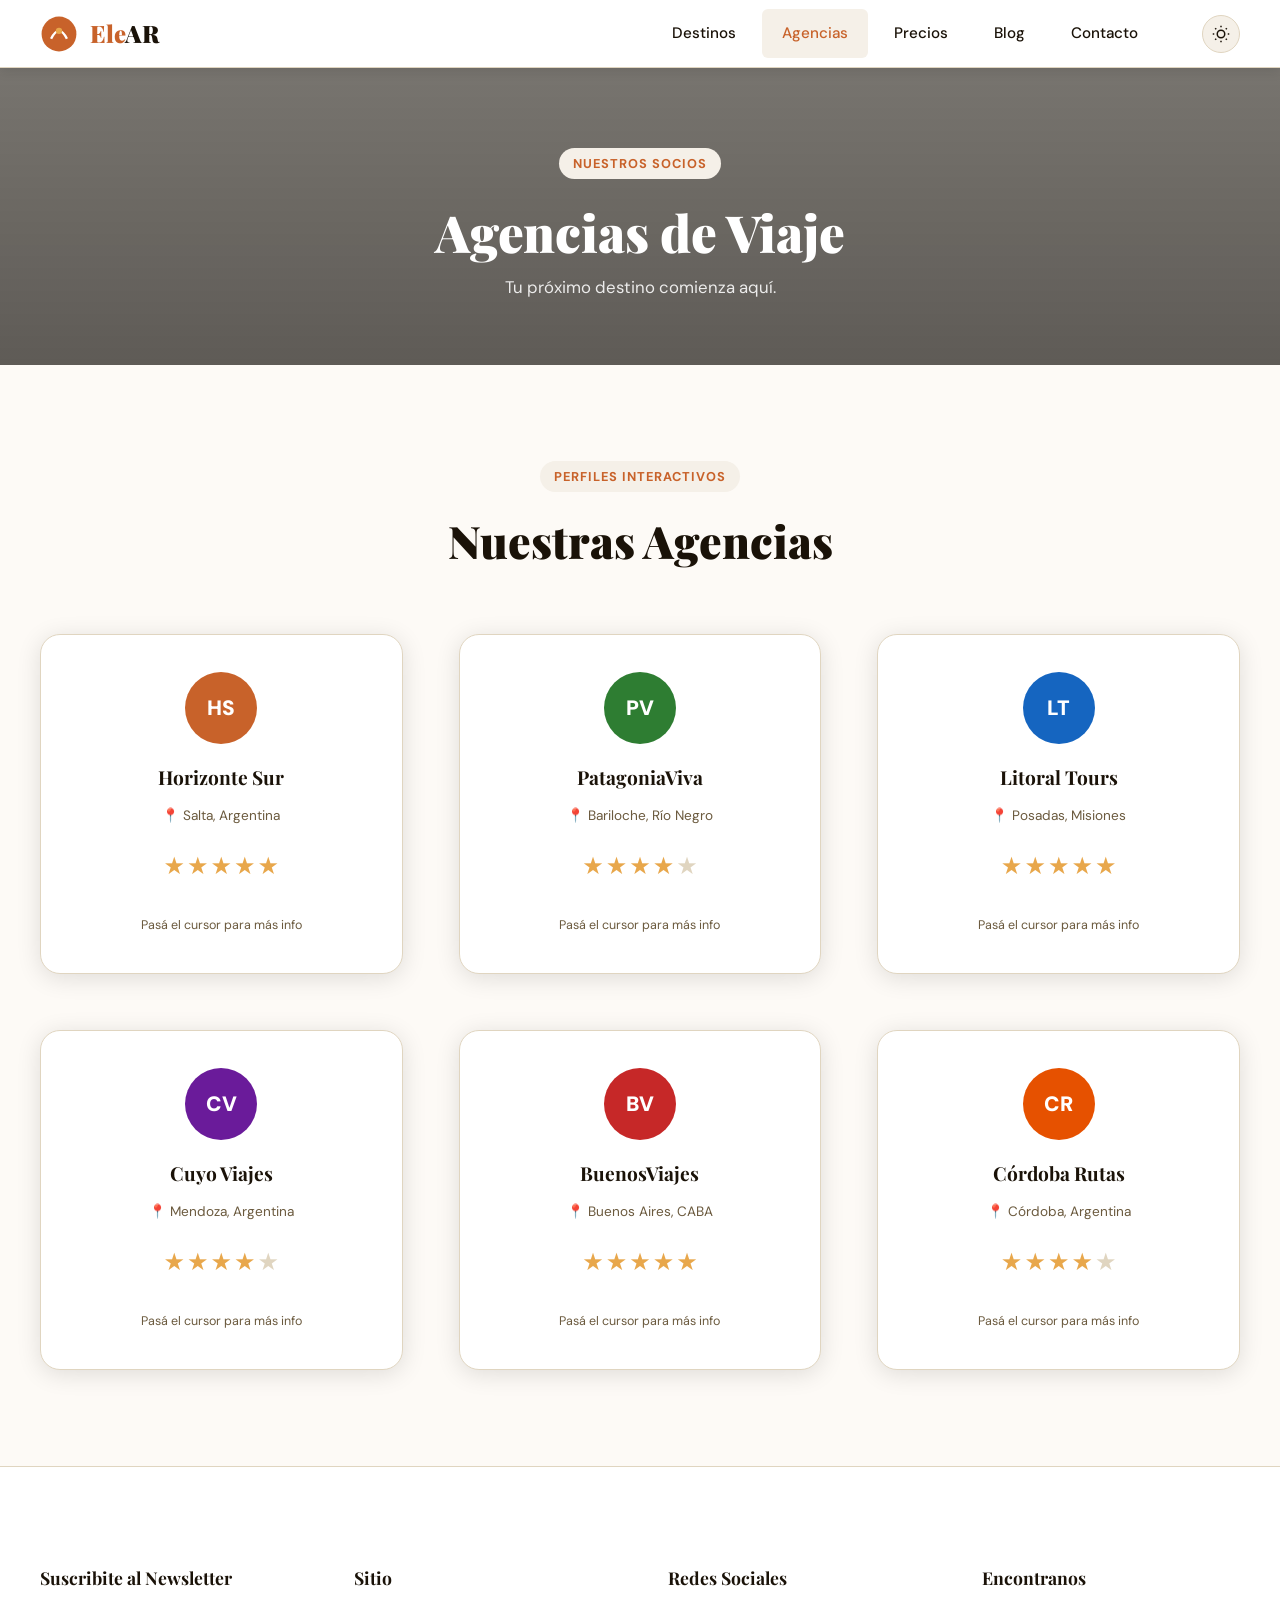
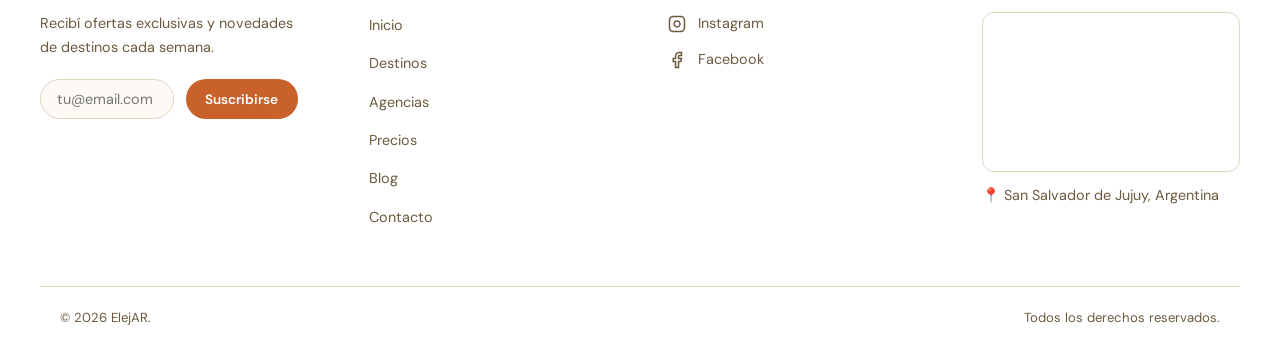
==== agencias.html @ 594cbf56 "Sitio - EleAR" ====
<!DOCTYPE html>
<html lang="es" data-theme="light">
<head>
  <meta charset="UTF-8" />
  <meta name="viewport" content="width=device-width, initial-scale=1.0" />
  <title>Agencias – EleAR</title>
  <link rel="preconnect" href="https://fonts.googleapis.com" />
  <link rel="preconnect" href="https://fonts.gstatic.com" crossorigin />
  <link href="https://fonts.googleapis.com/css2?family=Playfair+Display:wght@700;900&family=DM+Sans:wght@400;500;600&display=swap" rel="stylesheet" />
  <link rel="stylesheet" href="css/styles.css" />
  <link rel="stylesheet" href="css/agencias.css" />
</head>
<body>

<!-- ============================================================
     HEADER
============================================================ -->
<header class="site-header" role="banner">
  <div class="header-inner">
    <a href="index.html" class="logo" aria-label="ViajAR inicio">
      <svg class="logo-svg" viewBox="0 0 48 48" aria-hidden="true">
        <circle cx="24" cy="24" r="22" class="logo-circle"/>
        <path d="M14 30 Q24 10 34 30" class="logo-path" fill="none" stroke-width="3"/>
        <circle cx="24" cy="20" r="4" class="logo-dot"/>
      </svg>
      <span>Ele<em>AR</em></span>
    </a>

    <nav class="main-nav" aria-label="Navegación principal">
      <ul class="nav-list" role="list">
        <li class="nav-item has-mega">
          <a href="#" class="nav-link" aria-haspopup="true">Destinos</a>
          <div class="mega-menu" role="region" aria-label="Submenú Destinos">
            <div class="mega-col">
              <h3 class="mega-title">Por Región</h3>
              <ul>
                <li><a href="destino.html">Noroeste (NOA)</a></li>
                <li><a href="destino.html">Patagonia</a></li>
                <li><a href="destino.html">Litoral</a></li>
                <li><a href="destino.html">Cuyo</a></li>
              </ul>
            </div>
            <div class="mega-col mega-featured">
              <h3 class="mega-title">Destacado</h3>
              <div class="mega-card">
                <img src="https://images.unsplash.com/photo-1589909202802-8f4aadce1849?w=260&q=70" alt="Quebrada de Humahuaca" />
                <span>Quebrada de Humahuaca</span>
              </div>
            </div>
          </div>
        </li>
        <li class="nav-item has-mega">
          <a href="#" class="nav-link nav-active" aria-haspopup="true">Agencias</a>
          <div class="mega-menu" role="region" aria-label="Submenú Agencias">
            <div class="mega-col">
              <h3 class="mega-title">Explorar</h3>
              <ul>
                <li><a href="agencias.html">Todas las Agencias</a></li>
                <li><a href="agencias.html">Mejor Valoradas</a></li>
                <li><a href="agencias.html">Nuevas</a></li>
              </ul>
            </div>
          </div>
        </li>
        <li class="nav-item has-mega">
          <a href="#" class="nav-link" aria-haspopup="true">Precios</a>
          <div class="mega-menu" role="region" aria-label="Submenú Precios">
            <div class="mega-col">
              <h3 class="mega-title">Planes</h3>
              <ul>
                <li><a href="precios.html">Económico</a></li>
                <li><a href="precios.html">Estándar</a></li>
                <li><a href="precios.html">Premium</a></li>
              </ul>
            </div>
          </div>
        </li>
        <li class="nav-item"><a href="blog.html" class="nav-link">Blog</a></li>
        <li class="nav-item"><a href="contacto.html" class="nav-link">Contacto</a></li>
      </ul>
    </nav>

    <div class="header-controls">
      <button class="theme-toggle" id="themeToggle" aria-label="Cambiar tema">
        <svg class="icon-sun" viewBox="0 0 24 24" aria-hidden="true"><circle cx="12" cy="12" r="5"/><line x1="12" y1="1" x2="12" y2="3"/><line x1="12" y1="21" x2="12" y2="23"/><line x1="4.22" y1="4.22" x2="5.64" y2="5.64"/><line x1="18.36" y1="18.36" x2="19.78" y2="19.78"/><line x1="1" y1="12" x2="3" y2="12"/><line x1="21" y1="12" x2="23" y2="12"/><line x1="4.22" y1="19.78" x2="5.64" y2="18.36"/><line x1="18.36" y1="5.64" x2="19.78" y2="4.22"/></svg>
        <svg class="icon-moon" viewBox="0 0 24 24" aria-hidden="true"><path d="M21 12.79A9 9 0 1 1 11.21 3 7 7 0 0 0 21 12.79z"/></svg>
      </button>
      <button class="burger" id="burgerBtn" aria-label="Abrir menú" aria-expanded="false">
        <span></span><span></span><span></span>
      </button>
    </div>
  </div>
</header>

<!-- ============================================================
     HERO INTERNO
============================================================ -->
<section class="page-hero page-hero-agencias" aria-label="Encabezado de página">
  <div class="page-hero-content">
    <p class="section-tag">Nuestros socios</p>
    <h1 class="page-hero-title">Agencias de Viaje</h1>
    <p class="page-hero-sub">Tu próximo destino comienza aquí.</p>
  </div>
</section>


<section class="section agencias-section" aria-labelledby="agencias-heading">
  <div class="container">

    <div class="section-head">
      <p class="section-tag">Perfiles interactivos</p>
      <h2 id="agencias-heading" class="section-title">Nuestras Agencias</h2>
      
    </div>

    <div class="agencias-grid">

      <!-- AGENCIA 1 -->
      <div class="flip-card" tabindex="0" aria-label="Agencia Horizonte Sur — ver detalles">
        <div class="flip-inner">

          <!-- FRENTE -->
          <div class="flip-front">
            <div class="flip-avatar" aria-hidden="true">HS</div>
            <h3 class="flip-nombre">Horizonte Sur</h3>
            <p class="flip-ciudad">📍 Salta, Argentina</p>

            <!-- Rating solo CSS -->
            <div class="rating" aria-label="Puntuación: 5 de 5 estrellas">
              <input type="radio" name="r1" id="r1-5" value="5" checked class="star-input" /><label for="r1-5" class="star" aria-label="5 estrellas">★</label>
              <input type="radio" name="r1" id="r1-4" value="4" class="star-input" /><label for="r1-4" class="star" aria-label="4 estrellas">★</label>
              <input type="radio" name="r1" id="r1-3" value="3" class="star-input" /><label for="r1-3" class="star" aria-label="3 estrellas">★</label>
              <input type="radio" name="r1" id="r1-2" value="2" class="star-input" /><label for="r1-2" class="star" aria-label="2 estrellas">★</label>
              <input type="radio" name="r1" id="r1-1" value="1" class="star-input" /><label for="r1-1" class="star" aria-label="1 estrella">★</label>
            </div>

            <p class="flip-hint"> Pasá el cursor para más info</p>
          </div>

          <!-- DORSO -->
          <div class="flip-back">
            <h3 class="flip-nombre-back">Horizonte Sur</h3>
            <ul class="flip-detalles">
              <li>🗓️ Fundada en 2008</li>
              <li>✈️ Especialidad: NOA y Puna</li>
              <li>👥 +2.400 viajeros atendidos</li>
              <li>🏆 Premio excelencia 2023</li>
              <li>📞 +54 387 412-3456</li>
              <li>🌐 horizontesur.com.ar</li>
            </ul>
            <a href="contacto.html" class="btn btn-primary btn-sm">Contactar</a>
          </div>

        </div>
      </div><!-- /flip-card -->

      <!-- AGENCIA 2 -->
      <div class="flip-card" tabindex="0" aria-label="Agencia PatagoniaViva — ver detalles">
        <div class="flip-inner">
          <div class="flip-front">
            <div class="flip-avatar flip-avatar--verde" aria-hidden="true">PV</div>
            <h3 class="flip-nombre">PatagoniaViva</h3>
            <p class="flip-ciudad">📍 Bariloche, Río Negro</p>
            <div class="rating" aria-label="Puntuación: 4 de 5 estrellas">
              <input type="radio" name="r2" id="r2-5" value="5" class="star-input" /><label for="r2-5" class="star">★</label>
              <input type="radio" name="r2" id="r2-4" value="4" checked class="star-input" /><label for="r2-4" class="star">★</label>
              <input type="radio" name="r2" id="r2-3" value="3" class="star-input" /><label for="r2-3" class="star">★</label>
              <input type="radio" name="r2" id="r2-2" value="2" class="star-input" /><label for="r2-2" class="star">★</label>
              <input type="radio" name="r2" id="r2-1" value="1" class="star-input" /><label for="r2-1" class="star">★</label>
            </div>
            <p class="flip-hint"> Pasá el cursor para más info</p>
          </div>
          <div class="flip-back">
            <h3 class="flip-nombre-back">PatagoniaViva</h3>
            <ul class="flip-detalles">
              <li>🗓️ Fundada en 2015</li>
              <li>✈️ Especialidad: Patagonia y glaciares</li>
              <li>👥 +1.800 viajeros atendidos</li>
              <li>🏆 Top 10 Agencias 2024</li>
              <li>📞 +54 294 442-7890</li>
              <li>🌐 patagoniaviva.tur.ar</li>
            </ul>
            <a href="contacto.html" class="btn btn-primary btn-sm">Contactar</a>
          </div>
        </div>
      </div>

      <!-- AGENCIA 3 -->
      <div class="flip-card" tabindex="0" aria-label="Agencia Litoral Tours — ver detalles">
        <div class="flip-inner">
          <div class="flip-front">
            <div class="flip-avatar flip-avatar--azul" aria-hidden="true">LT</div>
            <h3 class="flip-nombre">Litoral Tours</h3>
            <p class="flip-ciudad">📍 Posadas, Misiones</p>
            <div class="rating" aria-label="Puntuación: 5 de 5 estrellas">
              <input type="radio" name="r3" id="r3-5" value="5" checked class="star-input" /><label for="r3-5" class="star">★</label>
              <input type="radio" name="r3" id="r3-4" value="4" class="star-input" /><label for="r3-4" class="star">★</label>
              <input type="radio" name="r3" id="r3-3" value="3" class="star-input" /><label for="r3-3" class="star">★</label>
              <input type="radio" name="r3" id="r3-2" value="2" class="star-input" /><label for="r3-2" class="star">★</label>
              <input type="radio" name="r3" id="r3-1" value="1" class="star-input" /><label for="r3-1" class="star">★</label>
            </div>
            <p class="flip-hint"> Pasá el cursor para más info</p>
          </div>
          <div class="flip-back">
            <h3 class="flip-nombre-back">Litoral Tours</h3>
            <ul class="flip-detalles">
              <li>🗓️ Fundada en 2011</li>
              <li>✈️ Especialidad: Iguazú y Litoral</li>
              <li>👥 +3.100 viajeros atendidos</li>
              <li>🏆 Agencia del Año 2022</li>
              <li>📞 +54 376 444-1234</li>
              <li>🌐 litoraltours.com.ar</li>
            </ul>
            <a href="contacto.html" class="btn btn-primary btn-sm">Contactar</a>
          </div>
        </div>
      </div>

      <!-- AGENCIA 4 -->
      <div class="flip-card" tabindex="0" aria-label="Agencia Cuyo Viajes — ver detalles">
        <div class="flip-inner">
          <div class="flip-front">
            <div class="flip-avatar flip-avatar--violeta" aria-hidden="true">CV</div>
            <h3 class="flip-nombre">Cuyo Viajes</h3>
            <p class="flip-ciudad">📍 Mendoza, Argentina</p>
            <div class="rating" aria-label="Puntuación: 4 de 5 estrellas">
              <input type="radio" name="r4" id="r4-5" value="5" class="star-input" /><label for="r4-5" class="star">★</label>
              <input type="radio" name="r4" id="r4-4" value="4" checked class="star-input" /><label for="r4-4" class="star">★</label>
              <input type="radio" name="r4" id="r4-3" value="3" class="star-input" /><label for="r4-3" class="star">★</label>
              <input type="radio" name="r4" id="r4-2" value="2" class="star-input" /><label for="r4-2" class="star">★</label>
              <input type="radio" name="r4" id="r4-1" value="1" class="star-input" /><label for="r4-1" class="star">★</label>
            </div>
            <p class="flip-hint"> Pasá el cursor para más info</p>
          </div>
          <div class="flip-back">
            <h3 class="flip-nombre-back">Cuyo Viajes</h3>
            <ul class="flip-detalles">
              <li>🗓️ Fundada en 2005</li>
              <li>✈️ Especialidad: Vinos y montaña</li>
              <li>👥 +4.500 viajeros atendidos</li>
              <li>🏆 Mejor Agencia Cuyo 2023</li>
              <li>📞 +54 261 423-5678</li>
              <li>🌐 cuyoviajes.tur.ar</li>
            </ul>
            <a href="contacto.html" class="btn btn-primary btn-sm">Contactar</a>
          </div>
        </div>
      </div>

      <!-- AGENCIA 5 -->
      <div class="flip-card" tabindex="0" aria-label="Agencia BuenosViajes — ver detalles">
        <div class="flip-inner">
          <div class="flip-front">
            <div class="flip-avatar flip-avatar--rojo" aria-hidden="true">BV</div>
            <h3 class="flip-nombre">BuenosViajes</h3>
            <p class="flip-ciudad">📍 Buenos Aires, CABA</p>
            <div class="rating" aria-label="Puntuación: 5 de 5 estrellas">
              <input type="radio" name="r5" id="r5-5" value="5" checked class="star-input" /><label for="r5-5" class="star">★</label>
              <input type="radio" name="r5" id="r5-4" value="4" class="star-input" /><label for="r5-4" class="star">★</label>
              <input type="radio" name="r5" id="r5-3" value="3" class="star-input" /><label for="r5-3" class="star">★</label>
              <input type="radio" name="r5" id="r5-2" value="2" class="star-input" /><label for="r5-2" class="star">★</label>
              <input type="radio" name="r5" id="r5-1" value="1" class="star-input" /><label for="r5-1" class="star">★</label>
            </div>
            <p class="flip-hint"> Pasá el cursor para más info</p>
          </div>
          <div class="flip-back">
            <h3 class="flip-nombre-back">BuenosViajes</h3>
            <ul class="flip-detalles">
              <li>🗓️ Fundada en 2000</li>
              <li>✈️ Especialidad: City tours y tango</li>
              <li>👥 +8.000 viajeros atendidos</li>
              <li>🏆 Premio Nacional Turismo</li>
              <li>📞 +54 11 4321-9876</li>
              <li>🌐 buenosviajes.com.ar</li>
            </ul>
            <a href="contacto.html" class="btn btn-primary btn-sm">Contactar</a>
          </div>
        </div>
      </div>

      <!-- AGENCIA 6 -->
      <div class="flip-card" tabindex="0" aria-label="Agencia Córdoba Rutas — ver detalles">
        <div class="flip-inner">
          <div class="flip-front">
            <div class="flip-avatar flip-avatar--naranja" aria-hidden="true">CR</div>
            <h3 class="flip-nombre">Córdoba Rutas</h3>
            <p class="flip-ciudad">📍 Córdoba, Argentina</p>
            <div class="rating" aria-label="Puntuación: 4 de 5 estrellas">
              <input type="radio" name="r6" id="r6-5" value="5" class="star-input" /><label for="r6-5" class="star">★</label>
              <input type="radio" name="r6" id="r6-4" value="4" checked class="star-input" /><label for="r6-4" class="star">★</label>
              <input type="radio" name="r6" id="r6-3" value="3" class="star-input" /><label for="r6-3" class="star">★</label>
              <input type="radio" name="r6" id="r6-2" value="2" class="star-input" /><label for="r6-2" class="star">★</label>
              <input type="radio" name="r6" id="r6-1" value="1" class="star-input" /><label for="r6-1" class="star">★</label>
            </div>
            <p class="flip-hint"> Pasá el cursor para más info</p>
          </div>
          <div class="flip-back">
            <h3 class="flip-nombre-back">Córdoba Rutas</h3>
            <ul class="flip-detalles">
              <li>🗓️ Fundada en 2013</li>
              <li>✈️ Especialidad: Sierras y aventura</li>
              <li>👥 +2.900 viajeros atendidos</li>
              <li>🏆 Mejor Guía de Sierras 2024</li>
              <li>📞 +54 351 467-2345</li>
              <li>🌐 cordobarutas.tur.ar</li>
            </ul>
            <a href="contacto.html" class="btn btn-primary btn-sm">Contactar</a>
          </div>
        </div>
      </div>

    </div><!-- /agencias-grid -->
  </div>
</section>

<!-- ============================================================
     FOOTER
============================================================ -->
<footer class="site-footer" role="contentinfo">
  <div class="footer-inner">
    <div class="footer-col">
      <h4 class="footer-title">Suscribite al Newsletter</h4>
      <p>Recibí ofertas exclusivas y novedades de destinos cada semana.</p>
      <form class="newsletter-form" novalidate aria-label="Formulario newsletter">
        <label for="newsletter-email" class="sr-only">Correo electrónico</label>
        <input type="email" id="newsletter-email" name="email" placeholder="tu@email.com" required aria-required="true" />
        <button type="submit" class="btn btn-primary btn-sm">Suscribirse</button>
      </form>
    </div>
    <div class="footer-col">
      <h4 class="footer-title">Sitio</h4>
      <ul class="footer-links">
        <li><a href="index.html">Inicio</a></li>
        <li><a href="destino.html">Destinos</a></li>
        <li><a href="agencias.html">Agencias</a></li>
        <li><a href="precios.html">Precios</a></li>
        <li><a href="blog.html">Blog</a></li>
        <li><a href="contacto.html">Contacto</a></li>
      </ul>
    </div>
    <div class="footer-col">
      <h4 class="footer-title">Redes Sociales</h4>
      <div class="social-links" role="list">
        <a href="#" class="social-btn" role="listitem" aria-label="Instagram">
          <svg viewBox="0 0 24 24" aria-hidden="true"><rect x="2" y="2" width="20" height="20" rx="5"/><path d="M16 11.37A4 4 0 1 1 12.63 8 4 4 0 0 1 16 11.37z"/><line x1="17.5" y1="6.5" x2="17.51" y2="6.5"/></svg>
          Instagram
        </a>
        <a href="#" class="social-btn" role="listitem" aria-label="Facebook">
          <svg viewBox="0 0 24 24" aria-hidden="true"><path d="M18 2h-3a5 5 0 0 0-5 5v3H7v4h3v8h4v-8h3l1-4h-4V7a1 1 0 0 1 1-1h3z"/></svg>
          Facebook
        </a>
      </div>
    </div>
    <div class="footer-col">
      <h4 class="footer-title">Encontranos</h4>
      <div class="map-embed" role="region" aria-label="Mapa de ubicación">
        <iframe src="https://www.openstreetmap.org/export/embed.html?bbox=-65.332%2C-24.236%2C-65.277%2C-24.185&layer=mapnik&marker=-24.211%2C-65.305" title="Mapa" loading="lazy" allowfullscreen></iframe>
      </div>
      <p class="footer-address">📍 San Salvador de Jujuy, Argentina</p>
    </div>
  </div>
  <div class="footer-bottom">
    <p>© 2026 ElejAR.</p>
    <p>Todos los derechos reservados.</p>
  </div>
</footer>

<script src="js/main.js"></script>

</body>
</html>
---- css/styles.css ----
:root {
  /* Colores principales */
  --color-primary:     #c8622a;
  --color-primary-dk:  #a04d1e;
  --color-accent:      #e8a74b;
  --color-bg:          #fdfaf6;
  --color-surface:     #ffffff;
  --color-surface2:    #f5f0e8;
  --color-text:        #1a1208;
  --color-text-muted:  #6b5a3e;
  --color-border:      #e0d5c0;
  --color-shadow:      rgba(0,0,0,.12);

  /* Tipografía */
  --font-display: 'Playfair Display', Georgia, serif;
  --font-body:    'DM Sans', system-ui, sans-serif;

  /* Espaciado */
  --space-xs: .375rem;
  --space-sm: .75rem;
  --space-md: 1.25rem;
  --space-lg: 2rem;
  --space-xl: 3.5rem;
  --space-2xl:6rem;

  /* Bordes */
  --radius-sm: 6px;
  --radius-md: 12px;
  --radius-lg: 20px;
  --radius-pill:999px;

  /* Transiciones */
  --transition: 250ms ease;
  --transition-slow: 500ms ease;

  /* Header */
  --header-h: 68px;
}

/* Dark Mode */
[data-theme="dark"] {
  --color-bg:         #100c05;
  --color-surface:    #1e1608;
  --color-surface2:   #2a1f0e;
  --color-text:       #f5ead8;
  --color-text-muted: #b09a78;
  --color-border:     #3a2d18;
  --color-shadow:     rgba(0,0,0,.4);
}

/* ============================================================
   RESET + BASE
   ============================================================ */
*, *::before, *::after { box-sizing: border-box; margin: 0; padding: 0; }

html {
  scroll-behavior: smooth;
  scroll-snap-type: y proximity; /* Scroll snap */
  font-size: 16px;
}

body {
  font-family: var(--font-body);
  background-color: var(--color-bg);
  color: var(--color-text);
  line-height: 1.65;
  transition: background-color var(--transition-slow), color var(--transition-slow);
  overflow-x: hidden;
}

img { display: block; max-width: 100%; height: auto; }
a  { color: inherit; text-decoration: none; }
ul { list-style: none; }
button { cursor: pointer; font-family: inherit; }

/* Utilidad: solo para lectores de pantalla */
.sr-only {
  position: absolute; width:1px; height:1px;
  padding:0; margin:-1px; overflow:hidden;
  clip:rect(0,0,0,0); white-space:nowrap; border:0;
}

/* Focus visible (accesibilidad) */
:focus-visible {
  outline: 3px solid var(--color-primary);
  outline-offset: 3px;
  border-radius: var(--radius-sm);
}

/* ============================================================
   CONTENEDOR
   ============================================================ */
.container {
  width: min(1200px, 94%);
  margin-inline: auto;
}

/* ============================================================
   BOTONES
   ============================================================ */
.btn {
  display: inline-flex;
  align-items: center;
  gap: var(--space-xs);
  padding: .75rem 1.6rem;
  border-radius: var(--radius-pill);
  font-weight: 600;
  font-size: .95rem;
  border: 2px solid transparent;
  transition: transform var(--transition), box-shadow var(--transition),
              background-color var(--transition), color var(--transition);
}
.btn:hover  { transform: translateY(-2px); box-shadow: 0 8px 24px var(--color-shadow); }
.btn:active { transform: translateY(0); }

.btn-primary {
  background-color: var(--color-primary);
  color: #fff;
}
.btn-primary:hover { background-color: var(--color-primary-dk); }

.btn-outline {
  border-color: rgba(255,255,255,.9);
  color: #fff;
  background: rgba(255,255,255,.08);
}
.btn-outline:hover {
  background: rgba(255,255,255,.22);
  border-color: #fff;
}

.btn-sm { padding: .5rem 1.1rem; font-size: .85rem; }

/* ============================================================
   HEADER
   ============================================================ */
.site-header {
  position: sticky;
  top: 0;
  z-index: 100;
  height: var(--header-h);
  background-color: var(--color-surface);
  border-bottom: 1px solid var(--color-border);
  box-shadow: 0 2px 12px var(--color-shadow);
  transition: background-color var(--transition-slow);
}

.header-inner {
  display: flex;
  align-items: center;
  gap: var(--space-lg);
  height: 100%;
  width: min(1200px, 94%);
  margin-inline: auto;
}

/* Logo */
.logo {
  display: flex;
  align-items: center;
  gap: var(--space-sm);
  font-family: var(--font-display);
  font-size: 1.5rem;
  font-weight: 900;
  color: var(--color-primary);
  flex-shrink: 0;
}
.logo em { font-style: normal; color: var(--color-text); }
.logo-svg {
  width: 38px; height: 38px;
  transition: transform var(--transition);
}
.logo:hover .logo-svg { transform: rotate(15deg) scale(1.08); }
.logo-circle { fill: var(--color-primary); }
.logo-path   { stroke: #fff; }
.logo-dot    { fill: var(--color-accent); }

/* Nav */
.main-nav { margin-left: auto; }

.nav-list {
  display: flex;
  align-items: center;
  gap: var(--space-xs);
}

.nav-link {
  display: block;
  padding: var(--space-sm) var(--space-md);
  border-radius: var(--radius-sm);
  font-weight: 500;
  font-size: .95rem;
  color: var(--color-text);
  transition: color var(--transition), background var(--transition);
  white-space: nowrap;
}
.nav-link:hover,
.nav-item.has-mega:hover .nav-link {
  color: var(--color-primary);
  background: var(--color-surface2);
}

/* Mega Menú */
.nav-item.has-mega { position: relative; }

.mega-menu {
  display: none;  /* Mostrado con :hover CSS puro */
  position: absolute;
  top: calc(100% + 8px);
  left: 50%;
  transform: translateX(-50%);
  background: var(--color-surface);
  border: 1px solid var(--color-border);
  border-radius: var(--radius-md);
  box-shadow: 0 16px 48px rgba(0,0,0,.15);
  padding: var(--space-lg);
  display: grid;
  grid-template-columns: repeat(auto-fit, minmax(140px, 1fr));
  gap: var(--space-lg);
  min-width: 420px;
  /* Escondido por defecto con opacity/pointer-events */
  opacity: 0;
  pointer-events: none;
  transform: translateX(-50%) translateY(8px);
  transition: opacity var(--transition), transform var(--transition);
}

.nav-item.has-mega:hover .mega-menu,
.nav-item.has-mega:focus-within .mega-menu {
  opacity: 1;
  pointer-events: auto;
  transform: translateX(-50%) translateY(0);
}

.mega-title {
  font-size: .8rem;
  font-weight: 700;
  text-transform: uppercase;
  letter-spacing: .06em;
  color: var(--color-text-muted);
  margin-bottom: var(--space-sm);
}

.mega-menu ul { display: flex; flex-direction: column; gap: var(--space-xs); }
.mega-menu a {
  font-size: .9rem;
  color: var(--color-text);
  padding: 4px 0;
  border-bottom: 1px solid transparent;
  transition: color var(--transition), border-color var(--transition);
}
.mega-menu a:hover { color: var(--color-primary); border-bottom-color: var(--color-primary); }

.mega-card {
  border-radius: var(--radius-md);
  overflow: hidden;
  position: relative;
}
.mega-card img { width: 100%; height: 90px; object-fit: cover; }
.mega-card span {
  display: block;
  font-size: .8rem;
  font-weight: 600;
  padding: 4px 0 0;
  color: var(--color-text);
}

/* Controles */
.header-controls { display: flex; align-items: center; gap: var(--space-sm); margin-left: var(--space-sm); }

.theme-toggle {
  width: 38px; height: 38px;
  display: flex; align-items: center; justify-content: center;
  background: var(--color-surface2);
  border: 1px solid var(--color-border);
  border-radius: 50%;
  transition: background var(--transition);
}
.theme-toggle:hover { background: var(--color-border); }
.theme-toggle svg {
  width: 18px; height: 18px;
  stroke: var(--color-text);
  stroke-width: 2;
  fill: none;
  transition: opacity var(--transition);
}
.icon-moon { display:none; }
[data-theme="dark"] .icon-sun  { display:none; }
[data-theme="dark"] .icon-moon { display:block; }

/* Burger */
.burger {
  display: none;
  flex-direction: column;
  gap: 5px;
  width: 38px; height: 38px;
  align-items: center;
  justify-content: center;
  background: transparent;
  border: none;
}
.burger span {
  display: block;
  width: 22px; height: 2px;
  background: var(--color-text);
  border-radius: 2px;
  transition: transform var(--transition), opacity var(--transition);
}

/* ============================================================
   HERO
   ============================================================ */
.hero {
  position: relative;
  height: calc(100vh - var(--header-h));
  min-height: 500px;
  display: flex;
  align-items: center;
  justify-content: center;
  text-align: center;
  overflow: hidden;
  scroll-snap-align: start;
}

.hero-video-wrap {
  position: absolute; inset: 0;
  z-index: 0;
}
.hero-fallback {
  width: 100%; height: 100%;
  object-fit: cover;
  /* Pequeño efecto Ken Burns */
  animation: kenBurns 18s ease-in-out infinite alternate;
}
@keyframes kenBurns {
  from { transform: scale(1); }
  to   { transform: scale(1.08); }
}

.hero-overlay {
  position: absolute; inset: 0; z-index: 1;
  background: linear-gradient(
    to bottom,
    rgba(10,6,0,.35) 0%,
    rgba(10,6,0,.55) 60%,
    rgba(10,6,0,.75) 100%
  );
}

.hero-content {
  position: relative; z-index: 2;
  color: #fff;
  padding: var(--space-md);
  max-width: 720px;
}

.hero-tag {
  display: inline-block;
  background: rgba(200,98,42,.75);
  backdrop-filter: blur(4px);
  padding: .35rem .9rem;
  border-radius: var(--radius-pill);
  font-size: .85rem;
  font-weight: 600;
  letter-spacing: .04em;
  margin-bottom: var(--space-md);
}

.hero-title {
  font-family: var(--font-display);
  font-size: clamp(2.4rem, 6vw, 5rem);
  font-weight: 900;
  line-height: 1.1;
  letter-spacing: -0.02em;       
  margin-bottom: var(--space-lg); 
  text-shadow: 0 2px 20px rgba(0,0,0,.4);
}

/* Línea decorativa debajo del título */
.hero-title::after {
  content: '';
  display: block;
  width: 56px;
  height: 3px;
  background: var(--color-primary);
  border-radius: 2px;
  margin: var(--space-md) auto 0;
}

.hero-sub {
  font-size: clamp(.95rem, 2vw, 1.1rem); 
  font-weight: 400;
  opacity: .82;                           
  letter-spacing: .025em;                 
  margin-bottom: var(--space-lg);
}

.hero-ctas {
  display: flex;
  gap: var(--space-md);
  justify-content: center;
  flex-wrap: wrap;
}

/* Animaciones de entrada hero */
.animate-fade-up {
  animation: fadeUp .7s both;
}
@keyframes fadeUp {
  from { opacity:0; transform:translateY(28px); }
  to   { opacity:1; transform:translateY(0); }
}

/* Scroll indicator */
.scroll-indicator {
  position: absolute;
  bottom: var(--space-lg);
  left: 50%;
  transform: translateX(-50%);
  z-index: 2;
}
.scroll-dot {
  display: block;
  width: 28px; height: 44px;
  border: 2px solid rgba(255,255,255,.6);
  border-radius: var(--radius-pill);
  position: relative;
}
.scroll-dot::before {
  content: '';
  position: absolute;
  top: 6px; left: 50%;
  transform: translateX(-50%);
  width: 5px; height: 5px;
  border-radius: 50%;
  background: #fff;
  animation: scrollBounce 1.4s ease-in-out infinite;
}
@keyframes scrollBounce {
  0%,100% { top: 6px; opacity:1; }
  50%      { top: 22px; opacity:.4; }
}

/* ============================================================
   SECCIONES GENÉRICAS
   ============================================================ */
.section {
  padding: var(--space-2xl) 0;
  scroll-snap-align: start;
}

.section-head {
  text-align: center;
  margin-bottom: var(--space-xl);
}
.section-tag {
  display: inline-block;
  background: var(--color-surface2);
  color: var(--color-primary);
  font-size: .8rem;
  font-weight: 700;
  text-transform: uppercase;
  letter-spacing: .08em;
  padding: .3rem .85rem;
  border-radius: var(--radius-pill);
  margin-bottom: var(--space-sm);
}
.section-title {
  font-family: var(--font-display);
  font-size: clamp(1.8rem, 4vw, 2.8rem);
  font-weight: 900;
  margin-bottom: var(--space-sm);
}
.section-sub { color: var(--color-text-muted); max-width: 540px; margin-inline: auto; }
.section-cta { text-align: center; margin-top: var(--space-xl); }

/* ============================================================
   DESTINOS – CARDS
   ============================================================ */
.destinations { background: var(--color-bg); }

.cards-grid {
  display: grid;
  grid-template-columns: repeat(auto-fill, minmax(260px, 1fr));
  gap: var(--space-lg);
}

.dest-card {
  background: var(--color-surface);
  border: 1px solid var(--color-border);
  border-radius: var(--radius-lg);
  overflow: hidden;
  transition: transform var(--transition), box-shadow var(--transition);
  display: flex;
  flex-direction: column;
}
.dest-card:hover,
.dest-card:focus { transform: translateY(-6px); box-shadow: 0 20px 48px rgba(0,0,0,.14); }

.card-img-wrap {
  position: relative;
  overflow: hidden;
  height: 200px;
}
.card-img-wrap img {
  width: 100%; height: 100%;
  object-fit: cover;
  transition: transform var(--transition-slow);
}
.dest-card:hover .card-img-wrap img { transform: scale(1.07); }

.card-badge {
  position: absolute;
  top: var(--space-sm);
  left: var(--space-sm);
  background: var(--color-primary);
  color: #fff;
  font-size: .75rem;
  font-weight: 700;
  padding: .25rem .65rem;
  border-radius: var(--radius-pill);
}

.card-body {
  padding: var(--space-md);
  display: flex;
  flex-direction: column;
  flex: 1;
}
.card-title {
  font-family: var(--font-display);
  font-size: 1.15rem;
  font-weight: 700;
  margin-bottom: 4px;
}
.card-loc  { font-size: .82rem; color: var(--color-text-muted); margin-bottom: var(--space-sm); }
.card-desc { font-size: .9rem; color: var(--color-text-muted); flex: 1; }

.card-footer {
  display: flex;
  align-items: center;
  justify-content: space-between;
  margin-top: var(--space-md);
  padding-top: var(--space-sm);
  border-top: 1px solid var(--color-border);
}
.card-price { font-size: .88rem; color: var(--color-text-muted); }
.card-price strong { color: var(--color-primary); font-weight: 700; font-size: 1rem; }

/* ============================================================
   CONTADORES
   ============================================================ */
.stats-section {
  background: var(--color-primary);
  color: #fff;
  padding: var(--space-xl) 0;
}

.stats-grid {
  display: grid;
  grid-template-columns: repeat(auto-fit, minmax(160px, 1fr));
  gap: var(--space-lg);
  text-align: center;
}

.stat-item { padding: var(--space-md); }

.stat-number {
  display: inline-block;
  font-family: var(--font-display);
  font-size: clamp(2.5rem, 5vw, 3.5rem);
  font-weight: 900;
  line-height: 1;
}
.stat-plus { font-size: 1.8rem; font-weight: 900; vertical-align: super; }
.stat-label { font-size: .9rem; opacity: .88; margin-top: 6px; font-weight: 500; }

/* ============================================================
   TESTIMONIOS – Carrusel solo CSS
   ============================================================ */
.testimonials { background: var(--color-surface2); }

/* Esconder los radio buttons */
.carousel-wrapper input[type="radio"] { display: none; }

.carousel-wrapper { position: relative; max-width: 680px; margin-inline: auto; }

.carousel-track {
  display: grid;
  grid-template-columns: 1fr;
  /* Ocultar todos los slides */
}

/* Mostrar slide activo */
#c1:checked ~ .carousel-track #slide1,
#c2:checked ~ .carousel-track #slide2,
#c3:checked ~ .carousel-track #slide3 {
  display: flex;
}

.testimonial-card {
  display: none;   /* Oculto por defecto */
  flex-direction: column;
  align-items: center;
  text-align: center;
  background: var(--color-surface);
  border: 1px solid var(--color-border);
  border-radius: var(--radius-lg);
  padding: var(--space-xl) var(--space-lg);
  gap: var(--space-md);
  animation: fadeUp .4s both;
}

.test-avatar {
  width: 56px; height: 56px;
  border-radius: 50%;
  background: var(--color-primary);
  color: #fff;
  font-weight: 700;
  font-size: 1rem;
  display: flex; align-items: center; justify-content: center;
}

.testimonial-card blockquote p {
  font-size: 1.05rem;
  font-style: italic;
  color: var(--color-text);
  line-height: 1.7;
}

.testimonial-card footer { display: flex; flex-direction: column; align-items: center; gap: 2px; }
.testimonial-card footer strong { font-weight: 700; }
.testimonial-card footer span  { font-size: .85rem; color: var(--color-text-muted); }
.stars { color: var(--color-accent); letter-spacing: 2px; margin-top: 4px; }

/* Puntos de navegación */
.carousel-dots { display: flex; gap: var(--space-sm); justify-content: center; margin-top: var(--space-lg); }

.dot {
  display: block;
  width: 10px; height: 10px;
  border-radius: 50%;
  background: var(--color-border);
  cursor: pointer;
  transition: background var(--transition), transform var(--transition);
}
#c1:checked ~ .carousel-dots label:nth-child(1),
#c2:checked ~ .carousel-dots label:nth-child(2),
#c3:checked ~ .carousel-dots label:nth-child(3) {
  background: var(--color-primary);
  transform: scale(1.3);
}

/* ============================================================
   FOOTER
   ============================================================ */
.site-footer {
  background: var(--color-surface);
  border-top: 1px solid var(--color-border);
  padding-top: var(--space-2xl);
}

.footer-inner {
  display: grid;
  grid-template-columns: repeat(auto-fit, minmax(200px, 1fr));
  gap: var(--space-xl);
  width: min(1200px, 94%);
  margin-inline: auto;
  padding-bottom: var(--space-xl);
}

.footer-title {
  font-family: var(--font-display);
  font-size: 1.1rem;
  font-weight: 700;
  margin-bottom: var(--space-md);
  color: var(--color-text);
}

.footer-col p {
  font-size: .9rem;
  color: var(--color-text-muted);
  margin-bottom: var(--space-md);
}

/* Newsletter */
.newsletter-form {
  display: flex;
  gap: var(--space-sm);
  flex-wrap: wrap;
  margin-top: var(--space-sm);
}
.newsletter-form input[type="email"] {
  flex: 1;
  min-width: 0;
  padding: .6rem 1rem;
  border: 1px solid var(--color-border);
  border-radius: var(--radius-pill);
  background: var(--color-bg);
  color: var(--color-text);
  font-family: var(--font-body);
  font-size: .9rem;
  transition: border-color var(--transition);
}
.newsletter-form input[type="email"]:focus { border-color: var(--color-primary); outline: none; }
/* Validación visual */
.newsletter-form input:valid   { border-color: #4CAF50; }
.newsletter-form input:invalid:not(:placeholder-shown) { border-color: #e53935; }

/* Links footer */
.footer-links { display: flex; flex-direction: column; gap: var(--space-sm); }
.footer-links a {
  font-size: .9rem;
  color: var(--color-text-muted);
  transition: color var(--transition);
  display: inline-flex;
  align-items: center;
  gap: 4px;
}
.footer-links a::before { content: '→'; opacity: 0; transform: translateX(-4px); transition: all var(--transition); }
.footer-links a:hover { color: var(--color-primary); }
.footer-links a:hover::before { opacity:1; transform:translateX(0); }

/* Redes sociales */
.social-links { display: flex; flex-direction: column; gap: var(--space-sm); }
.social-btn {
  display: inline-flex;
  align-items: center;
  gap: var(--space-sm);
  font-size: .9rem;
  color: var(--color-text-muted);
  transition: color var(--transition), transform var(--transition);
}
.social-btn svg {
  width: 18px; height: 18px;
  stroke: currentColor;
  stroke-width: 2;
  fill: none;
  transition: transform var(--transition);
}
.social-btn:hover { color: var(--color-primary); transform: translateX(4px); }

/* Mapa */
.map-embed {
  border-radius: var(--radius-md);
  overflow: hidden;
  border: 1px solid var(--color-border);
  height: 160px;
}
.map-embed iframe { width: 100%; height: 100%; border: none; }
.footer-address { font-size: .85rem; color: var(--color-text-muted); margin-top: var(--space-sm); }

/* Footer bottom */
.footer-bottom {
  border-top: 1px solid var(--color-border);
  padding: var(--space-md);
  text-align: center;
  font-size: .82rem;
  color: var(--color-text-muted);
  display: flex;
  justify-content: space-between;
  flex-wrap: wrap;
  gap: var(--space-sm);
  width: min(1200px, 94%);
  margin-inline: auto;
}

/* ============================================================
   RESPONSIVO
   ============================================================ */
@media (max-width: 900px) {
  /* Menú hamburguesa */
  .burger { display: flex; }

  .main-nav {
    position: absolute;
    top: var(--header-h);
    left: 0; right: 0;
    background: var(--color-surface);
    border-bottom: 1px solid var(--color-border);
    box-shadow: 0 8px 24px var(--color-shadow);
    padding: var(--space-lg);
    display: none;
  }
  .main-nav.nav-open { display: block; }

  .nav-list { flex-direction: column; align-items: flex-start; gap: var(--space-xs); }
  .nav-item.has-mega { width: 100%; }

  /* Mega menú en mobile: siempre visible */
  .mega-menu {
    position: static;
    transform: none;
    opacity: 1;
    pointer-events: auto;
    box-shadow: none;
    border: none;
    padding: var(--space-sm) var(--space-md);
    min-width: 0;
    background: var(--color-surface2);
    display: none;
    border-radius: var(--radius-md);
    margin-top: 4px;
  }
  .nav-item.has-mega:focus-within .mega-menu { display: grid; }

  .mega-featured { display: none; }

  .hero-ctas { flex-direction: column; align-items: center; }
}

@media (max-width: 600px) {
  :root { --space-2xl: 3.5rem; }

  .hero-title { font-size: 2.2rem; }
  .cards-grid { grid-template-columns: 1fr; }
  .stats-grid { grid-template-columns: 1fr 1fr; }
  .footer-inner { grid-template-columns: 1fr; }
  .footer-bottom { flex-direction: column; align-items: center; }
  .newsletter-form { flex-direction: column; }
  .newsletter-form .btn { width: 100%; justify-content: center; }
}

/* ============================================================
   ANIMACIONES ADICIONALES
   ============================================================ */

/* Pulso en el logo */
@keyframes logoPulse {
  0%,100% { filter: drop-shadow(0 0 0 rgba(200,98,42,0)); }
  50%      { filter: drop-shadow(0 0 8px rgba(200,98,42,.5)); }
}
.logo:hover .logo-svg { animation: logoPulse .8s ease; }

/* Sheen en botón primary */
.btn-primary { position: relative; overflow: hidden; }
.btn-primary::after {
  content: '';
  position: absolute;
  top: 0; left: -100%;
  width: 60%; height: 100%;
  background: linear-gradient(90deg, transparent, rgba(255,255,255,.25), transparent);
  transition: left .5s;
}
.btn-primary:hover::after { left: 150%; }
---- css/agencias.css ----
.page-hero {
  background:
    linear-gradient(rgba(10,6,0,.55), rgba(10,6,0,.65)),
    url('https://images.unsplash.com/photo-1469854523086-cc02fe5d8800?w=1400&q=80')
    center / cover no-repeat;
  padding: 5rem 1rem 4rem;
  text-align: center;
  color: #fff;
}
.page-hero-agencias {
  background-image:
    linear-gradient(rgba(10,6,0,.55), rgba(10,6,0,.65)),
    url('https://images.unsplash.com/photo-1488646953014-85cb44e25828?w=1400&q=80');
}
.page-hero-content { max-width: 600px; margin-inline: auto; }
.page-hero-title {
  font-family: var(--font-display);
  font-size: clamp(2rem, 5vw, 3.2rem);
  font-weight: 900;
  margin: var(--space-sm) 0;
  line-height: 1.15;
}
.page-hero-sub { font-size: 1.05rem; opacity: .88; }

.nav-active {
  color: var(--color-primary) !important;
  background: var(--color-surface2) !important;
}


/* ============================================================
   GRID DE AGENCIAS
============================================================ */
.agencias-section { background: var(--color-bg); }

.agencias-grid {
  display: grid;
  grid-template-columns: repeat(auto-fill, minmax(280px, 1fr));
  gap: var(--space-xl);
}


.flip-card {

  perspective: 1000px;
  height: 340px;
  cursor: pointer;
}

.flip-inner {
  position: relative;
  width: 100%;
  height: 100%;

  /* Necesario para que las dos caras coexistan */
  transform-style: preserve-3d;

  /* Animación de la rotación */
  transition: transform 0.6s cubic-bezier(0.4, 0, 0.2, 1);
}

/* Rotar al hacer hover o focus */
.flip-card:hover .flip-inner,
.flip-card:focus .flip-inner {
  transform: rotateY(180deg);
}

/* Propiedades comunes a las dos caras */
.flip-front,
.flip-back {
  position: absolute;
  inset: 0;
  border-radius: var(--radius-lg);
  border: 1px solid var(--color-border);
  display: flex;
  flex-direction: column;
  align-items: center;
  justify-content: center;
  gap: var(--space-sm);
  padding: var(--space-lg);
  /* Esconder la cara que está "dada vuelta" */
  backface-visibility: hidden;
  -webkit-backface-visibility: hidden;
}

/* FRENTE */
.flip-front {
  background: var(--color-surface);
  text-align: center;
  box-shadow: 0 4px 24px var(--color-shadow);
}

/* DORSO — ya viene rotado 180° para que al girar quede bien */
.flip-back {
  background: var(--color-primary);
  color: #fff;
  transform: rotateY(180deg);
  text-align: left;
  justify-content: flex-start;
  padding-top: var(--space-xl);
}

/* Avatar circular en el frente */
.flip-avatar {
  width: 72px;
  height: 72px;
  border-radius: 50%;
  background: var(--color-primary);
  color: #fff;
  font-size: 1.3rem;
  font-weight: 900;
  display: flex;
  align-items: center;
  justify-content: center;
  margin-bottom: var(--space-xs);
  /* Animación de entrada en el avatar */
  transition: transform var(--transition);
}
.flip-card:hover .flip-avatar { transform: scale(1.08); }

/* Variantes de color del avatar */
.flip-avatar--verde   { background: #2e7d32; }
.flip-avatar--azul    { background: #1565c0; }
.flip-avatar--violeta { background: #6a1b9a; }
.flip-avatar--rojo    { background: #c62828; }
.flip-avatar--naranja { background: #e65100; }

.flip-nombre {
  font-family: var(--font-display);
  font-size: 1.2rem;
  font-weight: 700;
  color: var(--color-text);
  margin: 0;
}
.flip-ciudad {
  font-size: .85rem;
  color: var(--color-text-muted);
}
.flip-hint {
  font-size: .78rem;
  color: var(--color-text-muted);
  margin-top: var(--space-sm);
}

/* Dorso */
.flip-nombre-back {
  font-family: var(--font-display);
  font-size: 1.3rem;
  font-weight: 700;
  color: #fff;
  margin-bottom: var(--space-sm);
  width: 100%;
}

.flip-detalles {
  width: 100%;
  display: flex;
  flex-direction: column;
  gap: var(--space-xs);
  margin-bottom: var(--space-md);
  flex: 1;
}
.flip-detalles li {
  font-size: .88rem;
  color: rgba(255,255,255,.9);
  display: flex;
  align-items: center;
  gap: 6px;
}



.rating {
  display: flex;
  flex-direction: row-reverse;   /* invertir orden visual */
  gap: 2px;
  margin: var(--space-xs) 0;
}

/* Esconder los radio buttons reales */
.star-input { display: none; }

/* Cada estrella */
.star {
  font-size: 1.5rem;
  color: var(--color-border);    /* gris por defecto */
  cursor: pointer;
  transition: color var(--transition), transform var(--transition);
}

/* Estrellas seleccionadas (las que siguen al radio checked) */
.star-input:checked ~ .star-input ~ label.star,
.star-input:checked ~ label.star {
  color: var(--color-accent);
}

/* Hover: iluminar la estrella hovered y todas las "anteriores" */
.rating:hover .star             { color: var(--color-border); }
.star:hover,
.star:hover ~ .star-input ~ label.star,
.star:hover ~ label.star {
  color: var(--color-accent);
  transform: scale(1.2);
}


/* ============================================================
   RESPONSIVO
============================================================ */
@media (max-width: 640px) {
  .agencias-grid {
    grid-template-columns: 1fr;
  }

  /* En mobile el flip se activa con :focus (tap) */
  .flip-card { height: 320px; }
}
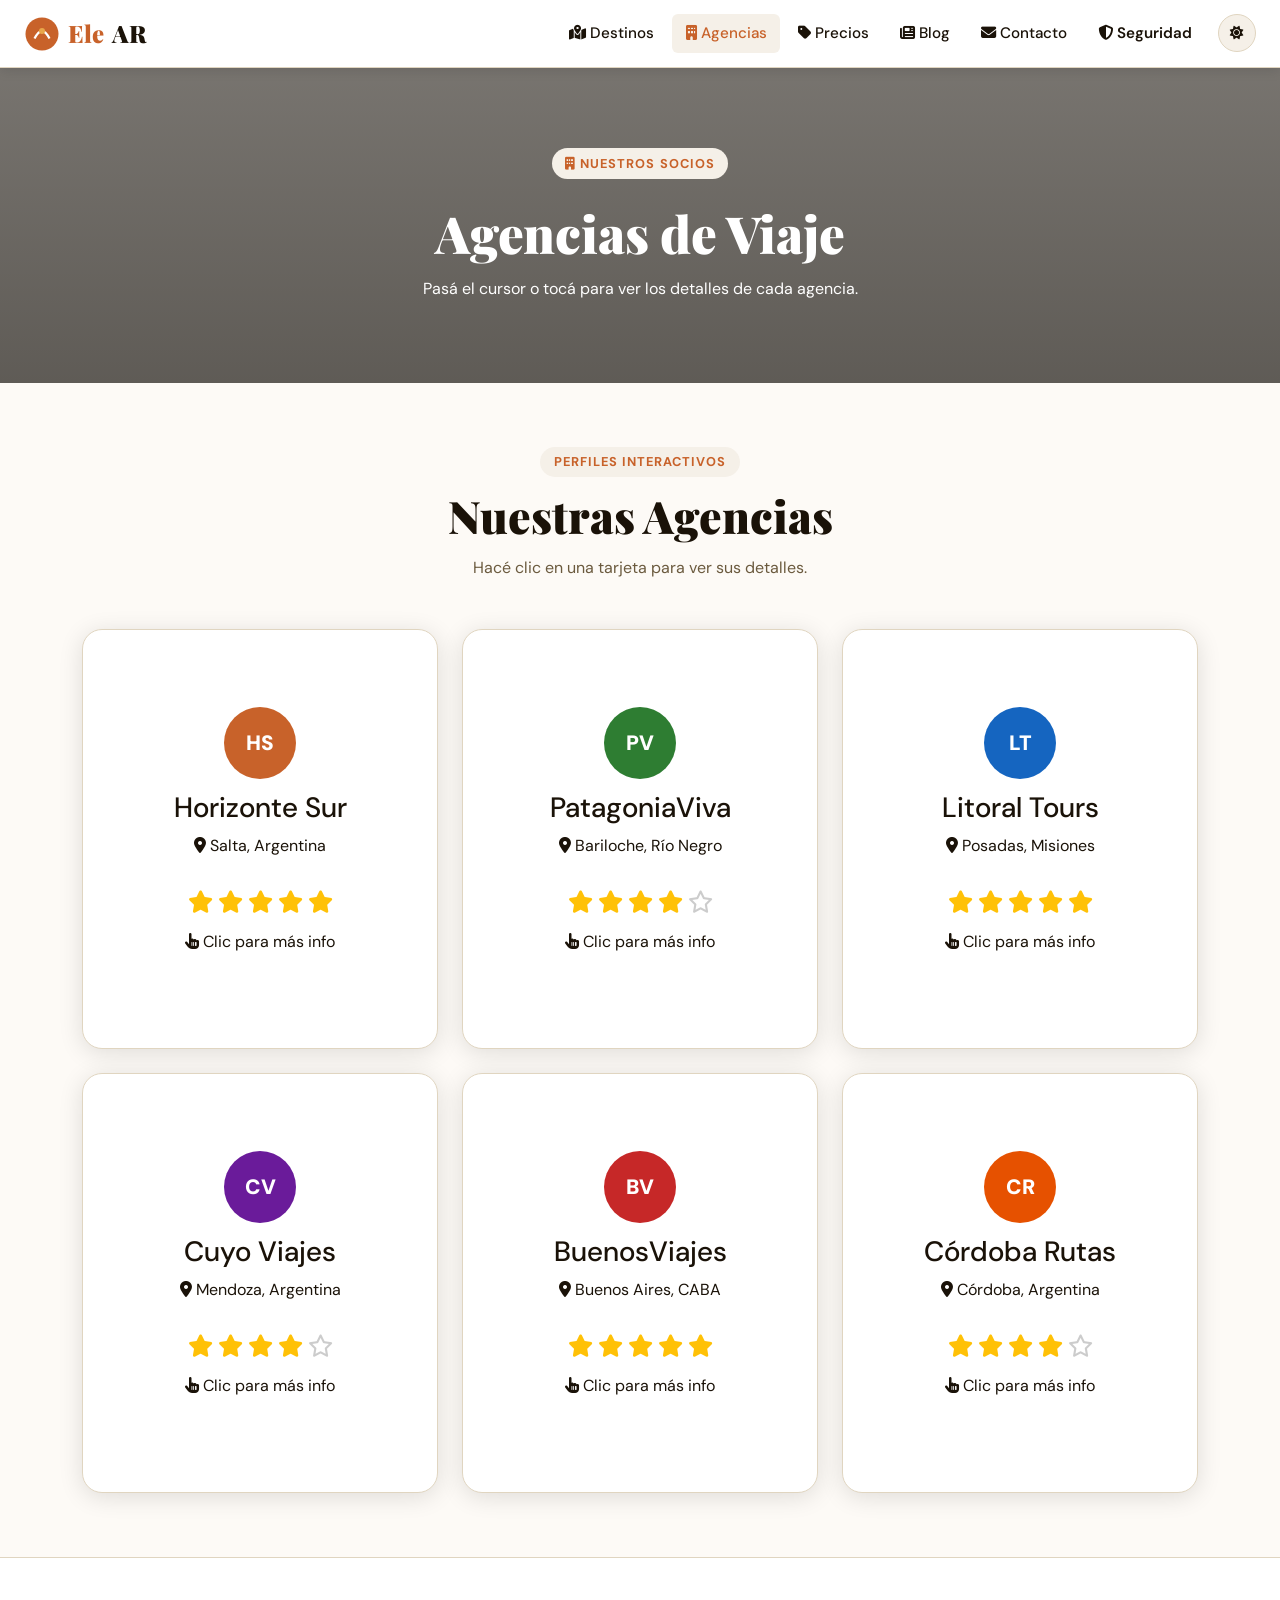
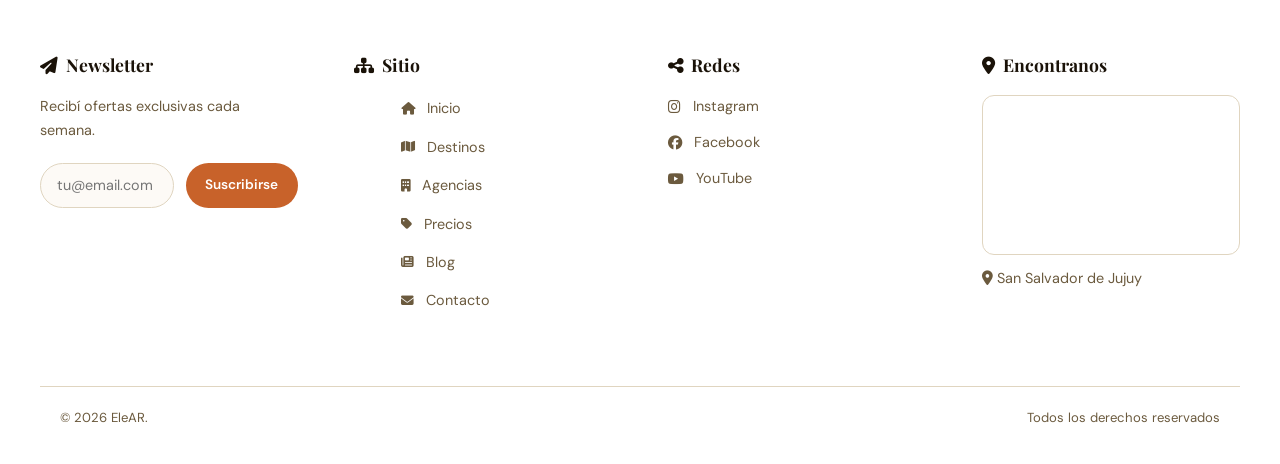
==== commit d0ff6b71: "segunda parte - Bootstrap y jQuery" ====
--- a/agencias.html
+++ b/agencias.html
@@ -7,365 +7,327 @@
   <link rel="preconnect" href="https://fonts.googleapis.com" />
   <link rel="preconnect" href="https://fonts.gstatic.com" crossorigin />
   <link href="https://fonts.googleapis.com/css2?family=Playfair+Display:wght@700;900&family=DM+Sans:wght@400;500;600&display=swap" rel="stylesheet" />
+  <link rel="stylesheet" href="https://cdn.jsdelivr.net/npm/bootstrap@5.3.3/dist/css/bootstrap.min.css" />
+  <link rel="stylesheet" href="https://cdnjs.cloudflare.com/ajax/libs/font-awesome/6.5.0/css/all.min.css" />
   <link rel="stylesheet" href="css/styles.css" />
+  <link rel="stylesheet" href="css/bootstrap-custom.css" />
   <link rel="stylesheet" href="css/agencias.css" />
 </head>
 <body>
 
-<!-- ============================================================
-     HEADER
-============================================================ -->
-<header class="site-header" role="banner">
-  <div class="header-inner">
-    <a href="index.html" class="logo" aria-label="ViajAR inicio">
-      <svg class="logo-svg" viewBox="0 0 48 48" aria-hidden="true">
+<!-- NAVBAR -->
+<nav class="navbar navbar-expand-lg viajar-navbar sticky-top">
+  <div class="container-fluid px-4">
+    <a href="index.html" class="navbar-brand viajar-logo">
+      <svg viewBox="0 0 48 48" aria-hidden="true" class="logo-svg">
         <circle cx="24" cy="24" r="22" class="logo-circle"/>
-        <path d="M14 30 Q24 10 34 30" class="logo-path" fill="none" stroke-width="3"/>
+        <path d="M14 30 Q24 10 34 30" fill="none" stroke="#fff" stroke-width="3"/>
         <circle cx="24" cy="20" r="4" class="logo-dot"/>
       </svg>
-      <span>Ele<em>AR</em></span>
+      Ele<em>AR</em>
     </a>
-
-    <nav class="main-nav" aria-label="Navegación principal">
-      <ul class="nav-list" role="list">
-        <li class="nav-item has-mega">
-          <a href="#" class="nav-link" aria-haspopup="true">Destinos</a>
-          <div class="mega-menu" role="region" aria-label="Submenú Destinos">
-            <div class="mega-col">
-              <h3 class="mega-title">Por Región</h3>
-              <ul>
-                <li><a href="destino.html">Noroeste (NOA)</a></li>
-                <li><a href="destino.html">Patagonia</a></li>
-                <li><a href="destino.html">Litoral</a></li>
-                <li><a href="destino.html">Cuyo</a></li>
-              </ul>
-            </div>
-            <div class="mega-col mega-featured">
-              <h3 class="mega-title">Destacado</h3>
-              <div class="mega-card">
-                <img src="https://images.unsplash.com/photo-1589909202802-8f4aadce1849?w=260&q=70" alt="Quebrada de Humahuaca" />
-                <span>Quebrada de Humahuaca</span>
-              </div>
-            </div>
-          </div>
+    <button class="navbar-toggler" type="button" data-bs-toggle="collapse" data-bs-target="#navbarMain" aria-controls="navbarMain" aria-expanded="false" aria-label="Abrir menú">
+      <span class="navbar-toggler-icon"></span>
+    </button>
+    <div class="collapse navbar-collapse" id="navbarMain">
+      <ul class="navbar-nav ms-auto align-items-lg-center gap-lg-1">
+        <li class="nav-item"><a class="nav-link" href="destino.html"><i class="fa-solid fa-map-location-dot me-1"></i>Destinos</a></li>
+        <li class="nav-item"><a class="nav-link active" href="agencias.html"><i class="fa-solid fa-building me-1"></i>Agencias</a></li>
+        <li class="nav-item"><a class="nav-link" href="precios.html"><i class="fa-solid fa-tag me-1"></i>Precios</a></li>
+        <li class="nav-item"><a class="nav-link" href="blog.html"><i class="fa-solid fa-newspaper me-1"></i>Blog</a></li>
+        <li class="nav-item"><a class="nav-link" href="contacto.html"><i class="fa-solid fa-envelope me-1"></i>Contacto</a></li>
+        <li class="nav-item"><a class="nav-link nav-phishing" href="phishing.html"><i class="fa-solid fa-shield-halved me-1"></i>Seguridad</a></li>
+        <li class="nav-item ms-lg-2">
+          <button class="btn btn-sm theme-toggle-bs" id="themeToggle" aria-label="Cambiar tema">
+            <i class="fa-solid fa-sun icon-sun"></i><i class="fa-solid fa-moon icon-moon"></i>
+          </button>
         </li>
-        <li class="nav-item has-mega">
-          <a href="#" class="nav-link nav-active" aria-haspopup="true">Agencias</a>
-          <div class="mega-menu" role="region" aria-label="Submenú Agencias">
-            <div class="mega-col">
-              <h3 class="mega-title">Explorar</h3>
-              <ul>
-                <li><a href="agencias.html">Todas las Agencias</a></li>
-                <li><a href="agencias.html">Mejor Valoradas</a></li>
-                <li><a href="agencias.html">Nuevas</a></li>
-              </ul>
-            </div>
-          </div>
-        </li>
-        <li class="nav-item has-mega">
-          <a href="#" class="nav-link" aria-haspopup="true">Precios</a>
-          <div class="mega-menu" role="region" aria-label="Submenú Precios">
-            <div class="mega-col">
-              <h3 class="mega-title">Planes</h3>
-              <ul>
-                <li><a href="precios.html">Económico</a></li>
-                <li><a href="precios.html">Estándar</a></li>
-                <li><a href="precios.html">Premium</a></li>
-              </ul>
-            </div>
-          </div>
-        </li>
-        <li class="nav-item"><a href="blog.html" class="nav-link">Blog</a></li>
-        <li class="nav-item"><a href="contacto.html" class="nav-link">Contacto</a></li>
       </ul>
-    </nav>
-
-    <div class="header-controls">
-      <button class="theme-toggle" id="themeToggle" aria-label="Cambiar tema">
-        <svg class="icon-sun" viewBox="0 0 24 24" aria-hidden="true"><circle cx="12" cy="12" r="5"/><line x1="12" y1="1" x2="12" y2="3"/><line x1="12" y1="21" x2="12" y2="23"/><line x1="4.22" y1="4.22" x2="5.64" y2="5.64"/><line x1="18.36" y1="18.36" x2="19.78" y2="19.78"/><line x1="1" y1="12" x2="3" y2="12"/><line x1="21" y1="12" x2="23" y2="12"/><line x1="4.22" y1="19.78" x2="5.64" y2="18.36"/><line x1="18.36" y1="5.64" x2="19.78" y2="4.22"/></svg>
-        <svg class="icon-moon" viewBox="0 0 24 24" aria-hidden="true"><path d="M21 12.79A9 9 0 1 1 11.21 3 7 7 0 0 0 21 12.79z"/></svg>
-      </button>
-      <button class="burger" id="burgerBtn" aria-label="Abrir menú" aria-expanded="false">
-        <span></span><span></span><span></span>
-      </button>
-    </div>
-  </div>
-</header>
-
-<!-- ============================================================
-     HERO INTERNO
-============================================================ -->
-<section class="page-hero page-hero-agencias" aria-label="Encabezado de página">
+    </div>
+  </div>
+</nav>
+
+<!-- HERO INTERNO -->
+<section class="page-hero page-hero-agencias" aria-label="Encabezado">
   <div class="page-hero-content">
-    <p class="section-tag">Nuestros socios</p>
+    <p class="section-tag"><i class="fa-solid fa-building me-1"></i>Nuestros socios</p>
     <h1 class="page-hero-title">Agencias de Viaje</h1>
-    <p class="page-hero-sub">Tu próximo destino comienza aquí.</p>
+    <p class="page-hero-sub">Pasá el cursor o tocá para ver los detalles de cada agencia.</p>
   </div>
 </section>
 
-
+<!-- CARDS FLIP + RATING jQuery -->
 <section class="section agencias-section" aria-labelledby="agencias-heading">
   <div class="container">
-
-    <div class="section-head">
+    <div class="section-head text-center mb-5">
       <p class="section-tag">Perfiles interactivos</p>
       <h2 id="agencias-heading" class="section-title">Nuestras Agencias</h2>
-      
-    </div>
-
-    <div class="agencias-grid">
+      <p class="section-sub">Hacé clic en una tarjeta para ver sus detalles.</p>
+    </div>
+
+    <div class="row g-4" id="agenciasGrid">
 
       <!-- AGENCIA 1 -->
-      <div class="flip-card" tabindex="0" aria-label="Agencia Horizonte Sur — ver detalles">
-        <div class="flip-inner">
-
-          <!-- FRENTE -->
-          <div class="flip-front">
-            <div class="flip-avatar" aria-hidden="true">HS</div>
-            <h3 class="flip-nombre">Horizonte Sur</h3>
-            <p class="flip-ciudad">📍 Salta, Argentina</p>
-
-            <!-- Rating solo CSS -->
-            <div class="rating" aria-label="Puntuación: 5 de 5 estrellas">
-              <input type="radio" name="r1" id="r1-5" value="5" checked class="star-input" /><label for="r1-5" class="star" aria-label="5 estrellas">★</label>
-              <input type="radio" name="r1" id="r1-4" value="4" class="star-input" /><label for="r1-4" class="star" aria-label="4 estrellas">★</label>
-              <input type="radio" name="r1" id="r1-3" value="3" class="star-input" /><label for="r1-3" class="star" aria-label="3 estrellas">★</label>
-              <input type="radio" name="r1" id="r1-2" value="2" class="star-input" /><label for="r1-2" class="star" aria-label="2 estrellas">★</label>
-              <input type="radio" name="r1" id="r1-1" value="1" class="star-input" /><label for="r1-1" class="star" aria-label="1 estrella">★</label>
-            </div>
-
-            <p class="flip-hint"> Pasá el cursor para más info</p>
-          </div>
-
-          <!-- DORSO -->
-          <div class="flip-back">
-            <h3 class="flip-nombre-back">Horizonte Sur</h3>
-            <ul class="flip-detalles">
-              <li>🗓️ Fundada en 2008</li>
-              <li>✈️ Especialidad: NOA y Puna</li>
-              <li>👥 +2.400 viajeros atendidos</li>
-              <li>🏆 Premio excelencia 2023</li>
-              <li>📞 +54 387 412-3456</li>
-              <li>🌐 horizontesur.com.ar</li>
-            </ul>
-            <a href="contacto.html" class="btn btn-primary btn-sm">Contactar</a>
-          </div>
-
-        </div>
-      </div><!-- /flip-card -->
+      <div class="col-12 col-sm-6 col-xl-4">
+        <div class="flip-card" tabindex="0" aria-label="Horizonte Sur">
+          <div class="flip-inner">
+            <div class="flip-front">
+              <div class="flip-avatar" aria-hidden="true">HS</div>
+              <h3 class="flip-nombre">Horizonte Sur</h3>
+              <p class="flip-ciudad"><i class="fa-solid fa-location-dot me-1"></i>Salta, Argentina</p>
+              <div class="rating" data-agencia="1" aria-label="Calificar Horizonte Sur">
+                <i class="fa-solid fa-star star-btn filled" data-val="1"></i>
+                <i class="fa-solid fa-star star-btn filled" data-val="2"></i>
+                <i class="fa-solid fa-star star-btn filled" data-val="3"></i>
+                <i class="fa-solid fa-star star-btn filled" data-val="4"></i>
+                <i class="fa-solid fa-star star-btn filled" data-val="5"></i>
+              </div>
+              <p class="flip-hint"><i class="fa-solid fa-hand-pointer me-1"></i>Clic para más info</p>
+            </div>
+            <div class="flip-back">
+              <h3 class="flip-nombre-back">Horizonte Sur</h3>
+              <ul class="flip-detalles">
+                <li><i class="fa-solid fa-calendar me-2"></i>Fundada en 2008</li>
+                <li><i class="fa-solid fa-plane me-2"></i>Especialidad: NOA y Puna</li>
+                <li><i class="fa-solid fa-users me-2"></i>+2.400 viajeros</li>
+                <li><i class="fa-solid fa-trophy me-2"></i>Premio Excelencia 2023</li>
+                <li><i class="fa-solid fa-phone me-2"></i>+54 387 412-3456</li>
+                <li><i class="fa-solid fa-globe me-2"></i>horizontesur.com.ar</li>
+              </ul>
+              <a href="contacto.html" class="btn btn-primary btn-sm mt-2">
+                <i class="fa-solid fa-envelope me-1"></i>Contactar
+              </a>
+            </div>
+          </div>
+        </div>
+      </div>
 
       <!-- AGENCIA 2 -->
-      <div class="flip-card" tabindex="0" aria-label="Agencia PatagoniaViva — ver detalles">
-        <div class="flip-inner">
-          <div class="flip-front">
-            <div class="flip-avatar flip-avatar--verde" aria-hidden="true">PV</div>
-            <h3 class="flip-nombre">PatagoniaViva</h3>
-            <p class="flip-ciudad">📍 Bariloche, Río Negro</p>
-            <div class="rating" aria-label="Puntuación: 4 de 5 estrellas">
-              <input type="radio" name="r2" id="r2-5" value="5" class="star-input" /><label for="r2-5" class="star">★</label>
-              <input type="radio" name="r2" id="r2-4" value="4" checked class="star-input" /><label for="r2-4" class="star">★</label>
-              <input type="radio" name="r2" id="r2-3" value="3" class="star-input" /><label for="r2-3" class="star">★</label>
-              <input type="radio" name="r2" id="r2-2" value="2" class="star-input" /><label for="r2-2" class="star">★</label>
-              <input type="radio" name="r2" id="r2-1" value="1" class="star-input" /><label for="r2-1" class="star">★</label>
-            </div>
-            <p class="flip-hint"> Pasá el cursor para más info</p>
-          </div>
-          <div class="flip-back">
-            <h3 class="flip-nombre-back">PatagoniaViva</h3>
-            <ul class="flip-detalles">
-              <li>🗓️ Fundada en 2015</li>
-              <li>✈️ Especialidad: Patagonia y glaciares</li>
-              <li>👥 +1.800 viajeros atendidos</li>
-              <li>🏆 Top 10 Agencias 2024</li>
-              <li>📞 +54 294 442-7890</li>
-              <li>🌐 patagoniaviva.tur.ar</li>
-            </ul>
-            <a href="contacto.html" class="btn btn-primary btn-sm">Contactar</a>
+      <div class="col-12 col-sm-6 col-xl-4">
+        <div class="flip-card" tabindex="0" aria-label="PatagoniaViva">
+          <div class="flip-inner">
+            <div class="flip-front">
+              <div class="flip-avatar flip-avatar--verde">PV</div>
+              <h3 class="flip-nombre">PatagoniaViva</h3>
+              <p class="flip-ciudad"><i class="fa-solid fa-location-dot me-1"></i>Bariloche, Río Negro</p>
+              <div class="rating" data-agencia="2" aria-label="Calificar PatagoniaViva">
+                <i class="fa-solid fa-star star-btn filled" data-val="1"></i>
+                <i class="fa-solid fa-star star-btn filled" data-val="2"></i>
+                <i class="fa-solid fa-star star-btn filled" data-val="3"></i>
+                <i class="fa-solid fa-star star-btn filled" data-val="4"></i>
+                <i class="fa-regular fa-star star-btn" data-val="5"></i>
+              </div>
+              <p class="flip-hint"><i class="fa-solid fa-hand-pointer me-1"></i>Clic para más info</p>
+            </div>
+            <div class="flip-back">
+              <h3 class="flip-nombre-back">PatagoniaViva</h3>
+              <ul class="flip-detalles">
+                <li><i class="fa-solid fa-calendar me-2"></i>Fundada en 2015</li>
+                <li><i class="fa-solid fa-plane me-2"></i>Patagonia y glaciares</li>
+                <li><i class="fa-solid fa-users me-2"></i>+1.800 viajeros</li>
+                <li><i class="fa-solid fa-trophy me-2"></i>Top 10 Agencias 2024</li>
+                <li><i class="fa-solid fa-phone me-2"></i>+54 294 442-7890</li>
+                <li><i class="fa-solid fa-globe me-2"></i>patagoniaviva.tur.ar</li>
+              </ul>
+              <a href="contacto.html" class="btn btn-primary btn-sm mt-2">
+                <i class="fa-solid fa-envelope me-1"></i>Contactar
+              </a>
+            </div>
           </div>
         </div>
       </div>
 
       <!-- AGENCIA 3 -->
-      <div class="flip-card" tabindex="0" aria-label="Agencia Litoral Tours — ver detalles">
-        <div class="flip-inner">
-          <div class="flip-front">
-            <div class="flip-avatar flip-avatar--azul" aria-hidden="true">LT</div>
-            <h3 class="flip-nombre">Litoral Tours</h3>
-            <p class="flip-ciudad">📍 Posadas, Misiones</p>
-            <div class="rating" aria-label="Puntuación: 5 de 5 estrellas">
-              <input type="radio" name="r3" id="r3-5" value="5" checked class="star-input" /><label for="r3-5" class="star">★</label>
-              <input type="radio" name="r3" id="r3-4" value="4" class="star-input" /><label for="r3-4" class="star">★</label>
-              <input type="radio" name="r3" id="r3-3" value="3" class="star-input" /><label for="r3-3" class="star">★</label>
-              <input type="radio" name="r3" id="r3-2" value="2" class="star-input" /><label for="r3-2" class="star">★</label>
-              <input type="radio" name="r3" id="r3-1" value="1" class="star-input" /><label for="r3-1" class="star">★</label>
-            </div>
-            <p class="flip-hint"> Pasá el cursor para más info</p>
-          </div>
-          <div class="flip-back">
-            <h3 class="flip-nombre-back">Litoral Tours</h3>
-            <ul class="flip-detalles">
-              <li>🗓️ Fundada en 2011</li>
-              <li>✈️ Especialidad: Iguazú y Litoral</li>
-              <li>👥 +3.100 viajeros atendidos</li>
-              <li>🏆 Agencia del Año 2022</li>
-              <li>📞 +54 376 444-1234</li>
-              <li>🌐 litoraltours.com.ar</li>
-            </ul>
-            <a href="contacto.html" class="btn btn-primary btn-sm">Contactar</a>
+      <div class="col-12 col-sm-6 col-xl-4">
+        <div class="flip-card" tabindex="0" aria-label="Litoral Tours">
+          <div class="flip-inner">
+            <div class="flip-front">
+              <div class="flip-avatar flip-avatar--azul">LT</div>
+              <h3 class="flip-nombre">Litoral Tours</h3>
+              <p class="flip-ciudad"><i class="fa-solid fa-location-dot me-1"></i>Posadas, Misiones</p>
+              <div class="rating" data-agencia="3" aria-label="Calificar Litoral Tours">
+                <i class="fa-solid fa-star star-btn filled" data-val="1"></i>
+                <i class="fa-solid fa-star star-btn filled" data-val="2"></i>
+                <i class="fa-solid fa-star star-btn filled" data-val="3"></i>
+                <i class="fa-solid fa-star star-btn filled" data-val="4"></i>
+                <i class="fa-solid fa-star star-btn filled" data-val="5"></i>
+              </div>
+              <p class="flip-hint"><i class="fa-solid fa-hand-pointer me-1"></i>Clic para más info</p>
+            </div>
+            <div class="flip-back">
+              <h3 class="flip-nombre-back">Litoral Tours</h3>
+              <ul class="flip-detalles">
+                <li><i class="fa-solid fa-calendar me-2"></i>Fundada en 2011</li>
+                <li><i class="fa-solid fa-plane me-2"></i>Iguazú y Litoral</li>
+                <li><i class="fa-solid fa-users me-2"></i>+3.100 viajeros</li>
+                <li><i class="fa-solid fa-trophy me-2"></i>Agencia del Año 2022</li>
+                <li><i class="fa-solid fa-phone me-2"></i>+54 376 444-1234</li>
+                <li><i class="fa-solid fa-globe me-2"></i>litoraltours.com.ar</li>
+              </ul>
+              <a href="contacto.html" class="btn btn-primary btn-sm mt-2">
+                <i class="fa-solid fa-envelope me-1"></i>Contactar
+              </a>
+            </div>
           </div>
         </div>
       </div>
 
       <!-- AGENCIA 4 -->
-      <div class="flip-card" tabindex="0" aria-label="Agencia Cuyo Viajes — ver detalles">
-        <div class="flip-inner">
-          <div class="flip-front">
-            <div class="flip-avatar flip-avatar--violeta" aria-hidden="true">CV</div>
-            <h3 class="flip-nombre">Cuyo Viajes</h3>
-            <p class="flip-ciudad">📍 Mendoza, Argentina</p>
-            <div class="rating" aria-label="Puntuación: 4 de 5 estrellas">
-              <input type="radio" name="r4" id="r4-5" value="5" class="star-input" /><label for="r4-5" class="star">★</label>
-              <input type="radio" name="r4" id="r4-4" value="4" checked class="star-input" /><label for="r4-4" class="star">★</label>
-              <input type="radio" name="r4" id="r4-3" value="3" class="star-input" /><label for="r4-3" class="star">★</label>
-              <input type="radio" name="r4" id="r4-2" value="2" class="star-input" /><label for="r4-2" class="star">★</label>
-              <input type="radio" name="r4" id="r4-1" value="1" class="star-input" /><label for="r4-1" class="star">★</label>
-            </div>
-            <p class="flip-hint"> Pasá el cursor para más info</p>
-          </div>
-          <div class="flip-back">
-            <h3 class="flip-nombre-back">Cuyo Viajes</h3>
-            <ul class="flip-detalles">
-              <li>🗓️ Fundada en 2005</li>
-              <li>✈️ Especialidad: Vinos y montaña</li>
-              <li>👥 +4.500 viajeros atendidos</li>
-              <li>🏆 Mejor Agencia Cuyo 2023</li>
-              <li>📞 +54 261 423-5678</li>
-              <li>🌐 cuyoviajes.tur.ar</li>
-            </ul>
-            <a href="contacto.html" class="btn btn-primary btn-sm">Contactar</a>
+      <div class="col-12 col-sm-6 col-xl-4">
+        <div class="flip-card" tabindex="0" aria-label="Cuyo Viajes">
+          <div class="flip-inner">
+            <div class="flip-front">
+              <div class="flip-avatar flip-avatar--violeta">CV</div>
+              <h3 class="flip-nombre">Cuyo Viajes</h3>
+              <p class="flip-ciudad"><i class="fa-solid fa-location-dot me-1"></i>Mendoza, Argentina</p>
+              <div class="rating" data-agencia="4" aria-label="Calificar Cuyo Viajes">
+                <i class="fa-solid fa-star star-btn filled" data-val="1"></i>
+                <i class="fa-solid fa-star star-btn filled" data-val="2"></i>
+                <i class="fa-solid fa-star star-btn filled" data-val="3"></i>
+                <i class="fa-solid fa-star star-btn filled" data-val="4"></i>
+                <i class="fa-regular fa-star star-btn" data-val="5"></i>
+              </div>
+              <p class="flip-hint"><i class="fa-solid fa-hand-pointer me-1"></i>Clic para más info</p>
+            </div>
+            <div class="flip-back">
+              <h3 class="flip-nombre-back">Cuyo Viajes</h3>
+              <ul class="flip-detalles">
+                <li><i class="fa-solid fa-calendar me-2"></i>Fundada en 2005</li>
+                <li><i class="fa-solid fa-plane me-2"></i>Vinos y montaña</li>
+                <li><i class="fa-solid fa-users me-2"></i>+4.500 viajeros</li>
+                <li><i class="fa-solid fa-trophy me-2"></i>Mejor Agencia Cuyo 2023</li>
+                <li><i class="fa-solid fa-phone me-2"></i>+54 261 423-5678</li>
+                <li><i class="fa-solid fa-globe me-2"></i>cuyoviajes.tur.ar</li>
+              </ul>
+              <a href="contacto.html" class="btn btn-primary btn-sm mt-2">
+                <i class="fa-solid fa-envelope me-1"></i>Contactar
+              </a>
+            </div>
           </div>
         </div>
       </div>
 
       <!-- AGENCIA 5 -->
-      <div class="flip-card" tabindex="0" aria-label="Agencia BuenosViajes — ver detalles">
-        <div class="flip-inner">
-          <div class="flip-front">
-            <div class="flip-avatar flip-avatar--rojo" aria-hidden="true">BV</div>
-            <h3 class="flip-nombre">BuenosViajes</h3>
-            <p class="flip-ciudad">📍 Buenos Aires, CABA</p>
-            <div class="rating" aria-label="Puntuación: 5 de 5 estrellas">
-              <input type="radio" name="r5" id="r5-5" value="5" checked class="star-input" /><label for="r5-5" class="star">★</label>
-              <input type="radio" name="r5" id="r5-4" value="4" class="star-input" /><label for="r5-4" class="star">★</label>
-              <input type="radio" name="r5" id="r5-3" value="3" class="star-input" /><label for="r5-3" class="star">★</label>
-              <input type="radio" name="r5" id="r5-2" value="2" class="star-input" /><label for="r5-2" class="star">★</label>
-              <input type="radio" name="r5" id="r5-1" value="1" class="star-input" /><label for="r5-1" class="star">★</label>
-            </div>
-            <p class="flip-hint"> Pasá el cursor para más info</p>
-          </div>
-          <div class="flip-back">
-            <h3 class="flip-nombre-back">BuenosViajes</h3>
-            <ul class="flip-detalles">
-              <li>🗓️ Fundada en 2000</li>
-              <li>✈️ Especialidad: City tours y tango</li>
-              <li>👥 +8.000 viajeros atendidos</li>
-              <li>🏆 Premio Nacional Turismo</li>
-              <li>📞 +54 11 4321-9876</li>
-              <li>🌐 buenosviajes.com.ar</li>
-            </ul>
-            <a href="contacto.html" class="btn btn-primary btn-sm">Contactar</a>
+      <div class="col-12 col-sm-6 col-xl-4">
+        <div class="flip-card" tabindex="0" aria-label="BuenosViajes">
+          <div class="flip-inner">
+            <div class="flip-front">
+              <div class="flip-avatar flip-avatar--rojo">BV</div>
+              <h3 class="flip-nombre">BuenosViajes</h3>
+              <p class="flip-ciudad"><i class="fa-solid fa-location-dot me-1"></i>Buenos Aires, CABA</p>
+              <div class="rating" data-agencia="5" aria-label="Calificar BuenosViajes">
+                <i class="fa-solid fa-star star-btn filled" data-val="1"></i>
+                <i class="fa-solid fa-star star-btn filled" data-val="2"></i>
+                <i class="fa-solid fa-star star-btn filled" data-val="3"></i>
+                <i class="fa-solid fa-star star-btn filled" data-val="4"></i>
+                <i class="fa-solid fa-star star-btn filled" data-val="5"></i>
+              </div>
+              <p class="flip-hint"><i class="fa-solid fa-hand-pointer me-1"></i>Clic para más info</p>
+            </div>
+            <div class="flip-back">
+              <h3 class="flip-nombre-back">BuenosViajes</h3>
+              <ul class="flip-detalles">
+                <li><i class="fa-solid fa-calendar me-2"></i>Fundada en 2000</li>
+                <li><i class="fa-solid fa-plane me-2"></i>City tours y tango</li>
+                <li><i class="fa-solid fa-users me-2"></i>+8.000 viajeros</li>
+                <li><i class="fa-solid fa-trophy me-2"></i>Premio Nacional Turismo</li>
+                <li><i class="fa-solid fa-phone me-2"></i>+54 11 4321-9876</li>
+                <li><i class="fa-solid fa-globe me-2"></i>buenosviajes.com.ar</li>
+              </ul>
+              <a href="contacto.html" class="btn btn-primary btn-sm mt-2">
+                <i class="fa-solid fa-envelope me-1"></i>Contactar
+              </a>
+            </div>
           </div>
         </div>
       </div>
 
       <!-- AGENCIA 6 -->
-      <div class="flip-card" tabindex="0" aria-label="Agencia Córdoba Rutas — ver detalles">
-        <div class="flip-inner">
-          <div class="flip-front">
-            <div class="flip-avatar flip-avatar--naranja" aria-hidden="true">CR</div>
-            <h3 class="flip-nombre">Córdoba Rutas</h3>
-            <p class="flip-ciudad">📍 Córdoba, Argentina</p>
-            <div class="rating" aria-label="Puntuación: 4 de 5 estrellas">
-              <input type="radio" name="r6" id="r6-5" value="5" class="star-input" /><label for="r6-5" class="star">★</label>
-              <input type="radio" name="r6" id="r6-4" value="4" checked class="star-input" /><label for="r6-4" class="star">★</label>
-              <input type="radio" name="r6" id="r6-3" value="3" class="star-input" /><label for="r6-3" class="star">★</label>
-              <input type="radio" name="r6" id="r6-2" value="2" class="star-input" /><label for="r6-2" class="star">★</label>
-              <input type="radio" name="r6" id="r6-1" value="1" class="star-input" /><label for="r6-1" class="star">★</label>
-            </div>
-            <p class="flip-hint"> Pasá el cursor para más info</p>
-          </div>
-          <div class="flip-back">
-            <h3 class="flip-nombre-back">Córdoba Rutas</h3>
-            <ul class="flip-detalles">
-              <li>🗓️ Fundada en 2013</li>
-              <li>✈️ Especialidad: Sierras y aventura</li>
-              <li>👥 +2.900 viajeros atendidos</li>
-              <li>🏆 Mejor Guía de Sierras 2024</li>
-              <li>📞 +54 351 467-2345</li>
-              <li>🌐 cordobarutas.tur.ar</li>
-            </ul>
-            <a href="contacto.html" class="btn btn-primary btn-sm">Contactar</a>
-          </div>
-        </div>
-      </div>
-
-    </div><!-- /agencias-grid -->
+      <div class="col-12 col-sm-6 col-xl-4">
+        <div class="flip-card" tabindex="0" aria-label="Córdoba Rutas">
+          <div class="flip-inner">
+            <div class="flip-front">
+              <div class="flip-avatar flip-avatar--naranja">CR</div>
+              <h3 class="flip-nombre">Córdoba Rutas</h3>
+              <p class="flip-ciudad"><i class="fa-solid fa-location-dot me-1"></i>Córdoba, Argentina</p>
+              <div class="rating" data-agencia="6" aria-label="Calificar Córdoba Rutas">
+                <i class="fa-solid fa-star star-btn filled" data-val="1"></i>
+                <i class="fa-solid fa-star star-btn filled" data-val="2"></i>
+                <i class="fa-solid fa-star star-btn filled" data-val="3"></i>
+                <i class="fa-solid fa-star star-btn filled" data-val="4"></i>
+                <i class="fa-regular fa-star star-btn" data-val="5"></i>
+              </div>
+              <p class="flip-hint"><i class="fa-solid fa-hand-pointer me-1"></i>Clic para más info</p>
+            </div>
+            <div class="flip-back">
+              <h3 class="flip-nombre-back">Córdoba Rutas</h3>
+              <ul class="flip-detalles">
+                <li><i class="fa-solid fa-calendar me-2"></i>Fundada en 2013</li>
+                <li><i class="fa-solid fa-plane me-2"></i>Sierras y aventura</li>
+                <li><i class="fa-solid fa-users me-2"></i>+2.900 viajeros</li>
+                <li><i class="fa-solid fa-trophy me-2"></i>Mejor Guía Sierras 2024</li>
+                <li><i class="fa-solid fa-phone me-2"></i>+54 351 467-2345</li>
+                <li><i class="fa-solid fa-globe me-2"></i>cordobarutas.tur.ar</li>
+              </ul>
+              <a href="contacto.html" class="btn btn-primary btn-sm mt-2">
+                <i class="fa-solid fa-envelope me-1"></i>Contactar
+              </a>
+            </div>
+          </div>
+        </div>
+      </div>
+
+    </div><!-- /row -->
   </div>
 </section>
 
-<!-- ============================================================
-     FOOTER
-============================================================ -->
+<!-- FOOTER -->
 <footer class="site-footer" role="contentinfo">
   <div class="footer-inner">
     <div class="footer-col">
-      <h4 class="footer-title">Suscribite al Newsletter</h4>
-      <p>Recibí ofertas exclusivas y novedades de destinos cada semana.</p>
-      <form class="newsletter-form" novalidate aria-label="Formulario newsletter">
-        <label for="newsletter-email" class="sr-only">Correo electrónico</label>
-        <input type="email" id="newsletter-email" name="email" placeholder="tu@email.com" required aria-required="true" />
+      <h4 class="footer-title"><i class="fa-solid fa-paper-plane me-2"></i>Newsletter</h4>
+      <p>Recibí ofertas exclusivas cada semana.</p>
+      <form class="newsletter-form" novalidate>
+        <input type="email" placeholder="tu@email.com" required />
         <button type="submit" class="btn btn-primary btn-sm">Suscribirse</button>
       </form>
     </div>
     <div class="footer-col">
-      <h4 class="footer-title">Sitio</h4>
+      <h4 class="footer-title"><i class="fa-solid fa-sitemap me-2"></i>Sitio</h4>
       <ul class="footer-links">
-        <li><a href="index.html">Inicio</a></li>
-        <li><a href="destino.html">Destinos</a></li>
-        <li><a href="agencias.html">Agencias</a></li>
-        <li><a href="precios.html">Precios</a></li>
-        <li><a href="blog.html">Blog</a></li>
-        <li><a href="contacto.html">Contacto</a></li>
+        <li><a href="index.html"><i class="fa-solid fa-house fa-sm me-2"></i>Inicio</a></li>
+        <li><a href="destino.html"><i class="fa-solid fa-map fa-sm me-2"></i>Destinos</a></li>
+        <li><a href="agencias.html"><i class="fa-solid fa-building fa-sm me-2"></i>Agencias</a></li>
+        <li><a href="precios.html"><i class="fa-solid fa-tag fa-sm me-2"></i>Precios</a></li>
+        <li><a href="blog.html"><i class="fa-solid fa-newspaper fa-sm me-2"></i>Blog</a></li>
+        <li><a href="contacto.html"><i class="fa-solid fa-envelope fa-sm me-2"></i>Contacto</a></li>
       </ul>
     </div>
     <div class="footer-col">
-      <h4 class="footer-title">Redes Sociales</h4>
+      <h4 class="footer-title"><i class="fa-solid fa-share-nodes me-2"></i>Redes</h4>
       <div class="social-links" role="list">
-        <a href="#" class="social-btn" role="listitem" aria-label="Instagram">
-          <svg viewBox="0 0 24 24" aria-hidden="true"><rect x="2" y="2" width="20" height="20" rx="5"/><path d="M16 11.37A4 4 0 1 1 12.63 8 4 4 0 0 1 16 11.37z"/><line x1="17.5" y1="6.5" x2="17.51" y2="6.5"/></svg>
-          Instagram
-        </a>
-        <a href="#" class="social-btn" role="listitem" aria-label="Facebook">
-          <svg viewBox="0 0 24 24" aria-hidden="true"><path d="M18 2h-3a5 5 0 0 0-5 5v3H7v4h3v8h4v-8h3l1-4h-4V7a1 1 0 0 1 1-1h3z"/></svg>
-          Facebook
-        </a>
+        <a href="#" class="social-btn" role="listitem" aria-label="Instagram"><i class="fa-brands fa-instagram"></i> Instagram</a>
+        <a href="#" class="social-btn" role="listitem" aria-label="Facebook"><i class="fa-brands fa-facebook"></i> Facebook</a>
+        <a href="#" class="social-btn" role="listitem" aria-label="YouTube"><i class="fa-brands fa-youtube"></i> YouTube</a>
       </div>
     </div>
     <div class="footer-col">
-      <h4 class="footer-title">Encontranos</h4>
-      <div class="map-embed" role="region" aria-label="Mapa de ubicación">
+      <h4 class="footer-title"><i class="fa-solid fa-location-dot me-2"></i>Encontranos</h4>
+      <div class="map-embed" role="region" aria-label="Mapa">
         <iframe src="https://www.openstreetmap.org/export/embed.html?bbox=-65.332%2C-24.236%2C-65.277%2C-24.185&layer=mapnik&marker=-24.211%2C-65.305" title="Mapa" loading="lazy" allowfullscreen></iframe>
       </div>
-      <p class="footer-address">📍 San Salvador de Jujuy, Argentina</p>
+      <p class="footer-address"><i class="fa-solid fa-location-dot me-1"></i>San Salvador de Jujuy</p>
     </div>
   </div>
   <div class="footer-bottom">
-    <p>© 2026 ElejAR.</p>
-    <p>Todos los derechos reservados.</p>
+    <p>© 2026 EleAR.</p>
+    <p>Todos los derechos reservados</p>
   </div>
 </footer>
 
+<script src="https://code.jquery.com/jquery-3.7.1.min.js"></script>
+<script src="https://cdn.jsdelivr.net/npm/bootstrap@5.3.3/dist/js/bootstrap.bundle.min.js"></script>
 <script src="js/main.js"></script>
-
+<script src="js/agencias.js"></script>
 </body>
 </html>
--- a/css/agencias.css
+++ b/css/agencias.css
@@ -1,4 +1,6 @@
-
+/* ============================================================
+    HERO & NAV
+============================================================ */
 .page-hero {
   background:
     linear-gradient(rgba(10,6,0,.55), rgba(10,6,0,.65)),
@@ -8,100 +10,76 @@
   text-align: center;
   color: #fff;
 }
+
 .page-hero-agencias {
   background-image:
     linear-gradient(rgba(10,6,0,.55), rgba(10,6,0,.65)),
     url('https://images.unsplash.com/photo-1488646953014-85cb44e25828?w=1400&q=80');
 }
-.page-hero-content { max-width: 600px; margin-inline: auto; }
+
 .page-hero-title {
   font-family: var(--font-display);
   font-size: clamp(2rem, 5vw, 3.2rem);
   font-weight: 900;
   margin: var(--space-sm) 0;
-  line-height: 1.15;
-}
-.page-hero-sub { font-size: 1.05rem; opacity: .88; }
-
-.nav-active {
-  color: var(--color-primary) !important;
-  background: var(--color-surface2) !important;
 }
 
-
 /* ============================================================
-   GRID DE AGENCIAS
+    GRID DE AGENCIAS
 ============================================================ */
-.agencias-section { background: var(--color-bg); }
-
-.agencias-grid {
-  display: grid;
-  grid-template-columns: repeat(auto-fill, minmax(280px, 1fr));
-  gap: var(--space-xl);
-}
-
+.agencias-section { background: var(--color-bg); padding: 4rem 0; }
 
 .flip-card {
-
   perspective: 1000px;
-  height: 340px;
+  height: 420px; /* Aumentado para que entre bien el contenido del dorso */
   cursor: pointer;
+  border: none;
+  background: transparent;
 }
 
 .flip-inner {
   position: relative;
   width: 100%;
   height: 100%;
-
-  /* Necesario para que las dos caras coexistan */
   transform-style: preserve-3d;
-
-  /* Animación de la rotación */
-  transition: transform 0.6s cubic-bezier(0.4, 0, 0.2, 1);
+  transition: transform 0.8s cubic-bezier(0.4, 0, 0.2, 1);
 }
 
-/* Rotar al hacer hover o focus */
-.flip-card:hover .flip-inner,
-.flip-card:focus .flip-inner {
+/* Requisito: El giro ahora depende de esta clase que pone jQuery */
+.flip-card.flipped .flip-inner {
   transform: rotateY(180deg);
 }
 
-/* Propiedades comunes a las dos caras */
-.flip-front,
-.flip-back {
+.flip-front, .flip-back {
   position: absolute;
   inset: 0;
   border-radius: var(--radius-lg);
   border: 1px solid var(--color-border);
+  backface-visibility: hidden;
+  -webkit-backface-visibility: hidden;
   display: flex;
   flex-direction: column;
-  align-items: center;
-  justify-content: center;
-  gap: var(--space-sm);
   padding: var(--space-lg);
-  /* Esconder la cara que está "dada vuelta" */
-  backface-visibility: hidden;
-  -webkit-backface-visibility: hidden;
 }
 
 /* FRENTE */
 .flip-front {
   background: var(--color-surface);
+  align-items: center;
+  justify-content: center;
   text-align: center;
   box-shadow: 0 4px 24px var(--color-shadow);
 }
 
-/* DORSO — ya viene rotado 180° para que al girar quede bien */
+/* DORSO */
 .flip-back {
   background: var(--color-primary);
   color: #fff;
   transform: rotateY(180deg);
-  text-align: left;
-  justify-content: flex-start;
-  padding-top: var(--space-xl);
+  justify-content: center;
 }
 
-/* Avatar circular en el frente */
+/* AVATARES */
 .flip-avatar {
   width: 72px;
   height: 72px;
@@ -113,106 +91,63 @@
   display: flex;
   align-items: center;
   justify-content: center;
-  margin-bottom: var(--space-xs);
-  /* Animación de entrada en el avatar */
-  transition: transform var(--transition);
+  margin-bottom: var(--space-sm);
+  transition: transform 0.3s ease;
 }
-.flip-card:hover .flip-avatar { transform: scale(1.08); }
 
-/* Variantes de color del avatar */
+/* Variantes de color */
 .flip-avatar--verde   { background: #2e7d32; }
 .flip-avatar--azul    { background: #1565c0; }
 .flip-avatar--violeta { background: #6a1b9a; }
 .flip-avatar--rojo    { background: #c62828; }
 .flip-avatar--naranja { background: #e65100; }
 
-.flip-nombre {
-  font-family: var(--font-display);
-  font-size: 1.2rem;
-  font-weight: 700;
-  color: var(--color-text);
-  margin: 0;
-}
-.flip-ciudad {
-  font-size: .85rem;
-  color: var(--color-text-muted);
-}
-.flip-hint {
-  font-size: .78rem;
-  color: var(--color-text-muted);
-  margin-top: var(--space-sm);
+/* ============================================================
+    RATING CON jQuery (Corregido)
+============================================================ */
+.rating {
+  display: flex;
+  gap: 5px;
+  justify-content: center;
+  margin: 1rem 0;
 }
 
-/* Dorso */
-.flip-nombre-back {
-  font-family: var(--font-display);
-  font-size: 1.3rem;
-  font-weight: 700;
-  color: #fff;
-  margin-bottom: var(--space-sm);
-  width: 100%;
+.star-btn {
+  font-size: 1.4rem;
+  color: #ccc; /* Gris por defecto */
+  cursor: pointer;
+  transition: all 0.2s ease;
 }
 
-.flip-detalles {
-  width: 100%;
-  display: flex;
-  flex-direction: column;
-  gap: var(--space-xs);
-  margin-bottom: var(--space-md);
-  flex: 1;
-}
-.flip-detalles li {
-  font-size: .88rem;
-  color: rgba(255,255,255,.9);
-  display: flex;
-  align-items: center;
-  gap: 6px;
+/* Estas clases las maneja agencias.js */
+.star-btn.filled {
+  color: #ffc107; /* Amarillo/Dorado al estar seleccionada */
 }
 
-
-
-.rating {
-  display: flex;
-  flex-direction: row-reverse;   /* invertir orden visual */
-  gap: 2px;
-  margin: var(--space-xs) 0;
-}
-
-/* Esconder los radio buttons reales */
-.star-input { display: none; }
-
-/* Cada estrella */
-.star {
-  font-size: 1.5rem;
-  color: var(--color-border);    /* gris por defecto */
-  cursor: pointer;
-  transition: color var(--transition), transform var(--transition);
-}
-
-/* Estrellas seleccionadas (las que siguen al radio checked) */
-.star-input:checked ~ .star-input ~ label.star,
-.star-input:checked ~ label.star {
-  color: var(--color-accent);
-}
-
-/* Hover: iluminar la estrella hovered y todas las "anteriores" */
-.rating:hover .star             { color: var(--color-border); }
-.star:hover,
-.star:hover ~ .star-input ~ label.star,
-.star:hover ~ label.star {
-  color: var(--color-accent);
+.star-btn.hover {
+  color: #ffdb58; /* Color más suave al pasar el mouse */
   transform: scale(1.2);
 }
 
+/* ============================================================
+    DETALLES Y LISTA
+============================================================ */
+.flip-detalles {
+  list-style: none;
+  padding: 0;
+  margin: 1rem 0;
+}
 
-/* ============================================================
-   RESPONSIVO
-============================================================ */
+.flip-detalles li {
+  font-size: .85rem;
+  margin-bottom: 8px;
+  display: flex;
+  align-items: center;
+  gap: 10px;
+}
+
+.flip-detalles i { width: 16px; text-align: center; }
+
 @media (max-width: 640px) {
-  .agencias-grid {
-    grid-template-columns: 1fr;
-  }
-
-  /* En mobile el flip se activa con :focus (tap) */
-  .flip-card { height: 320px; }
+  .flip-card { height: 380px; }
 }
